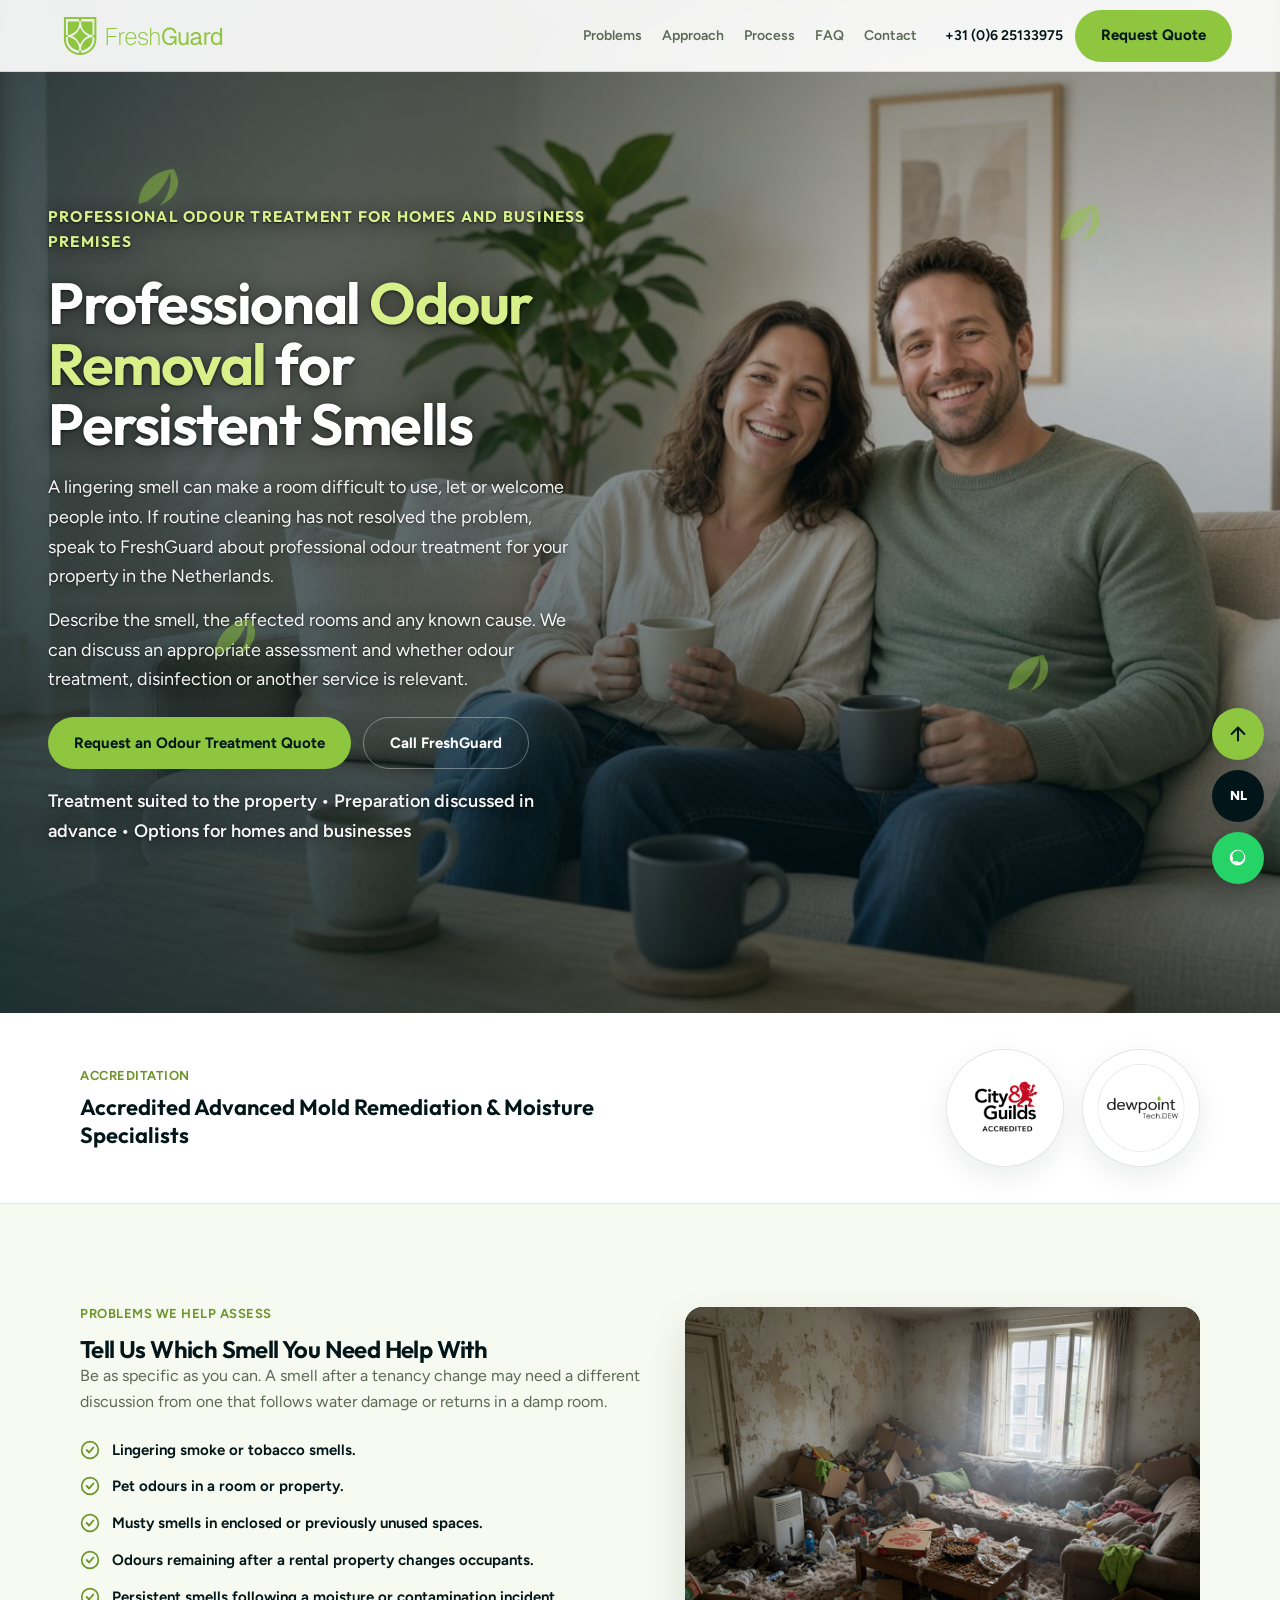
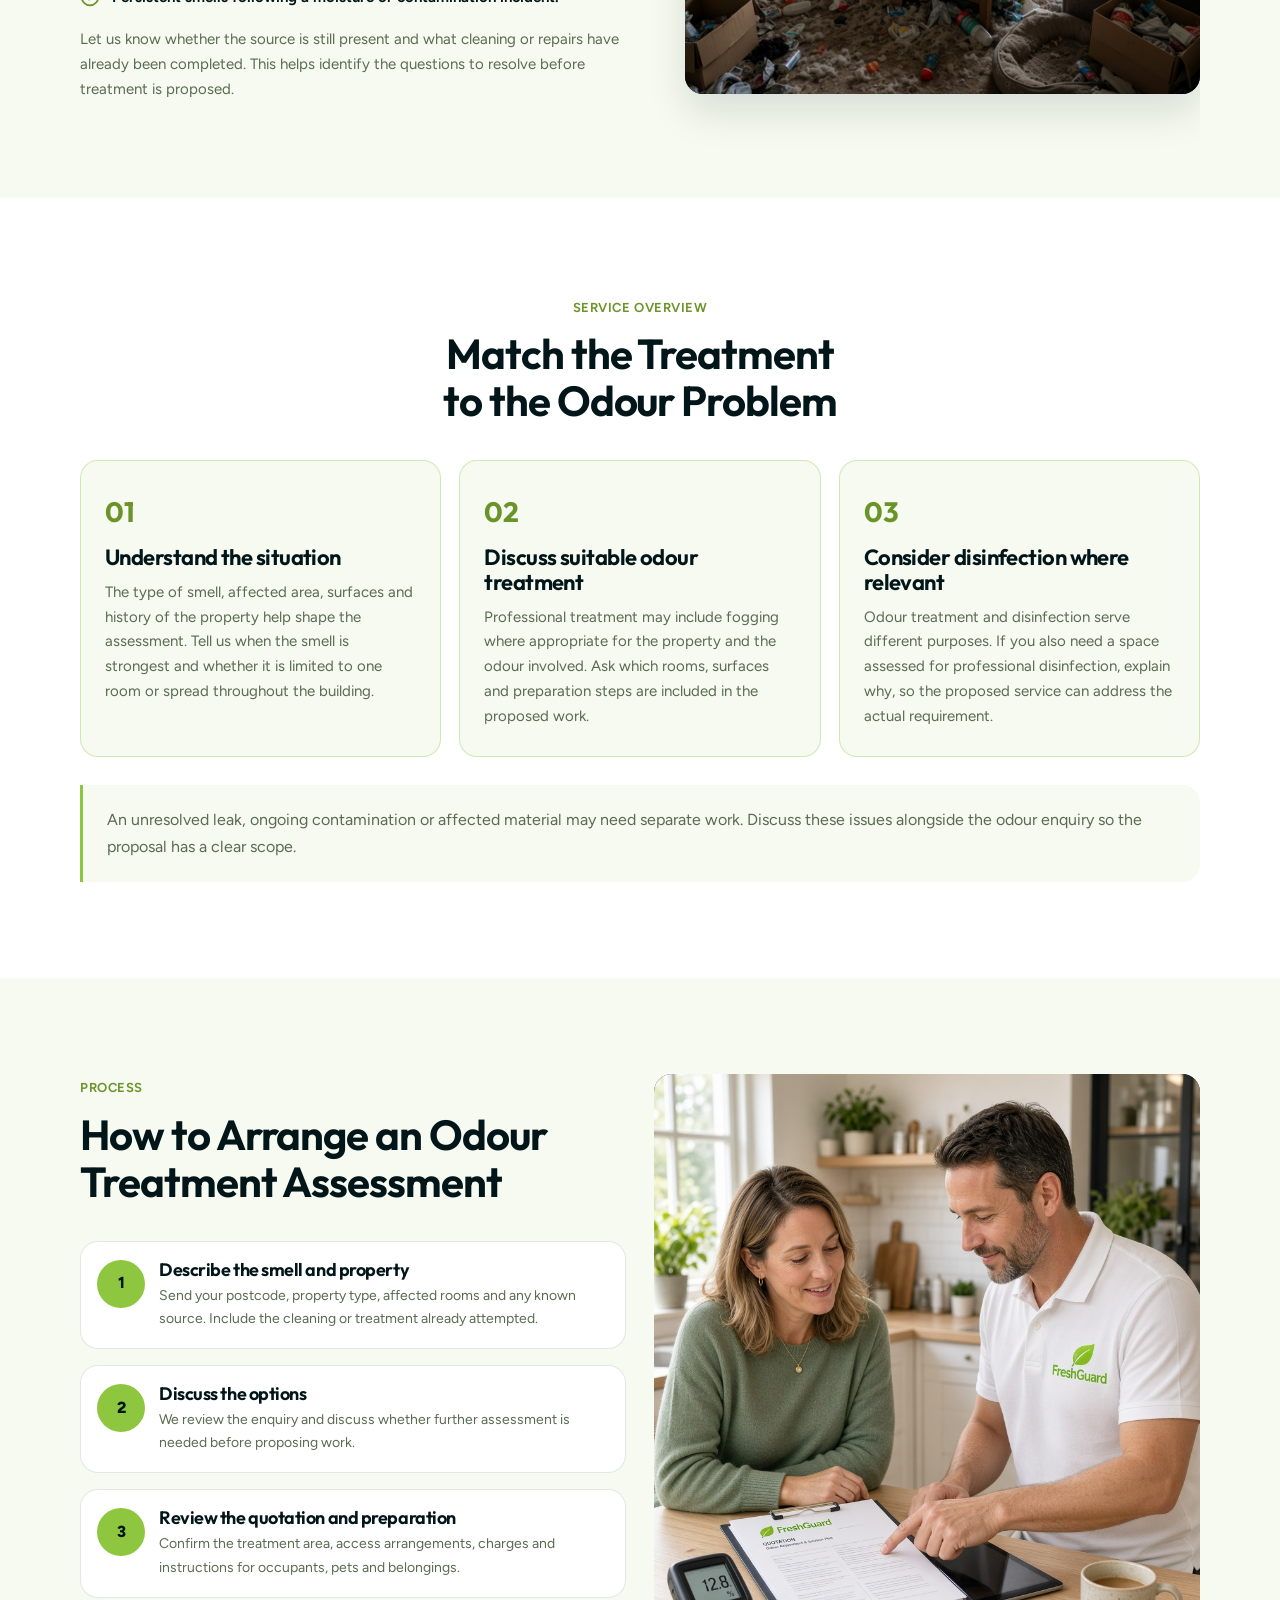
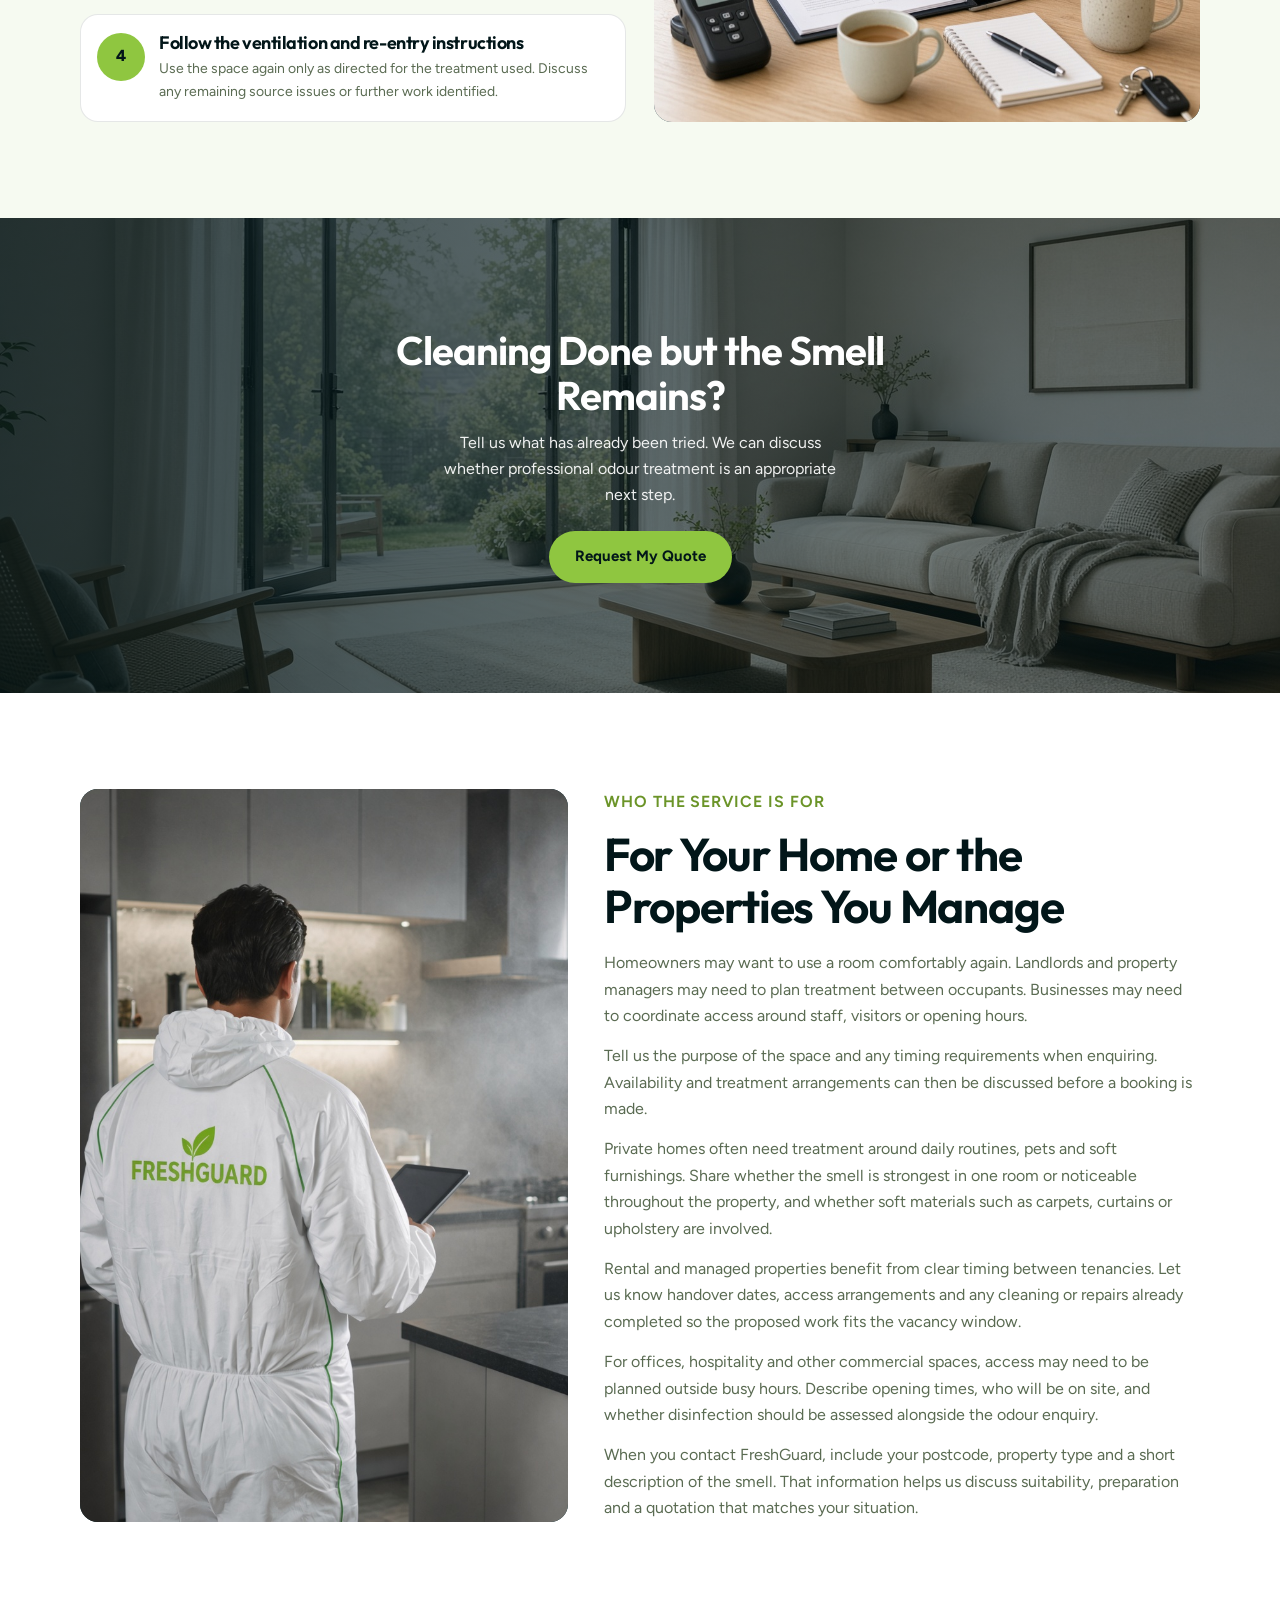
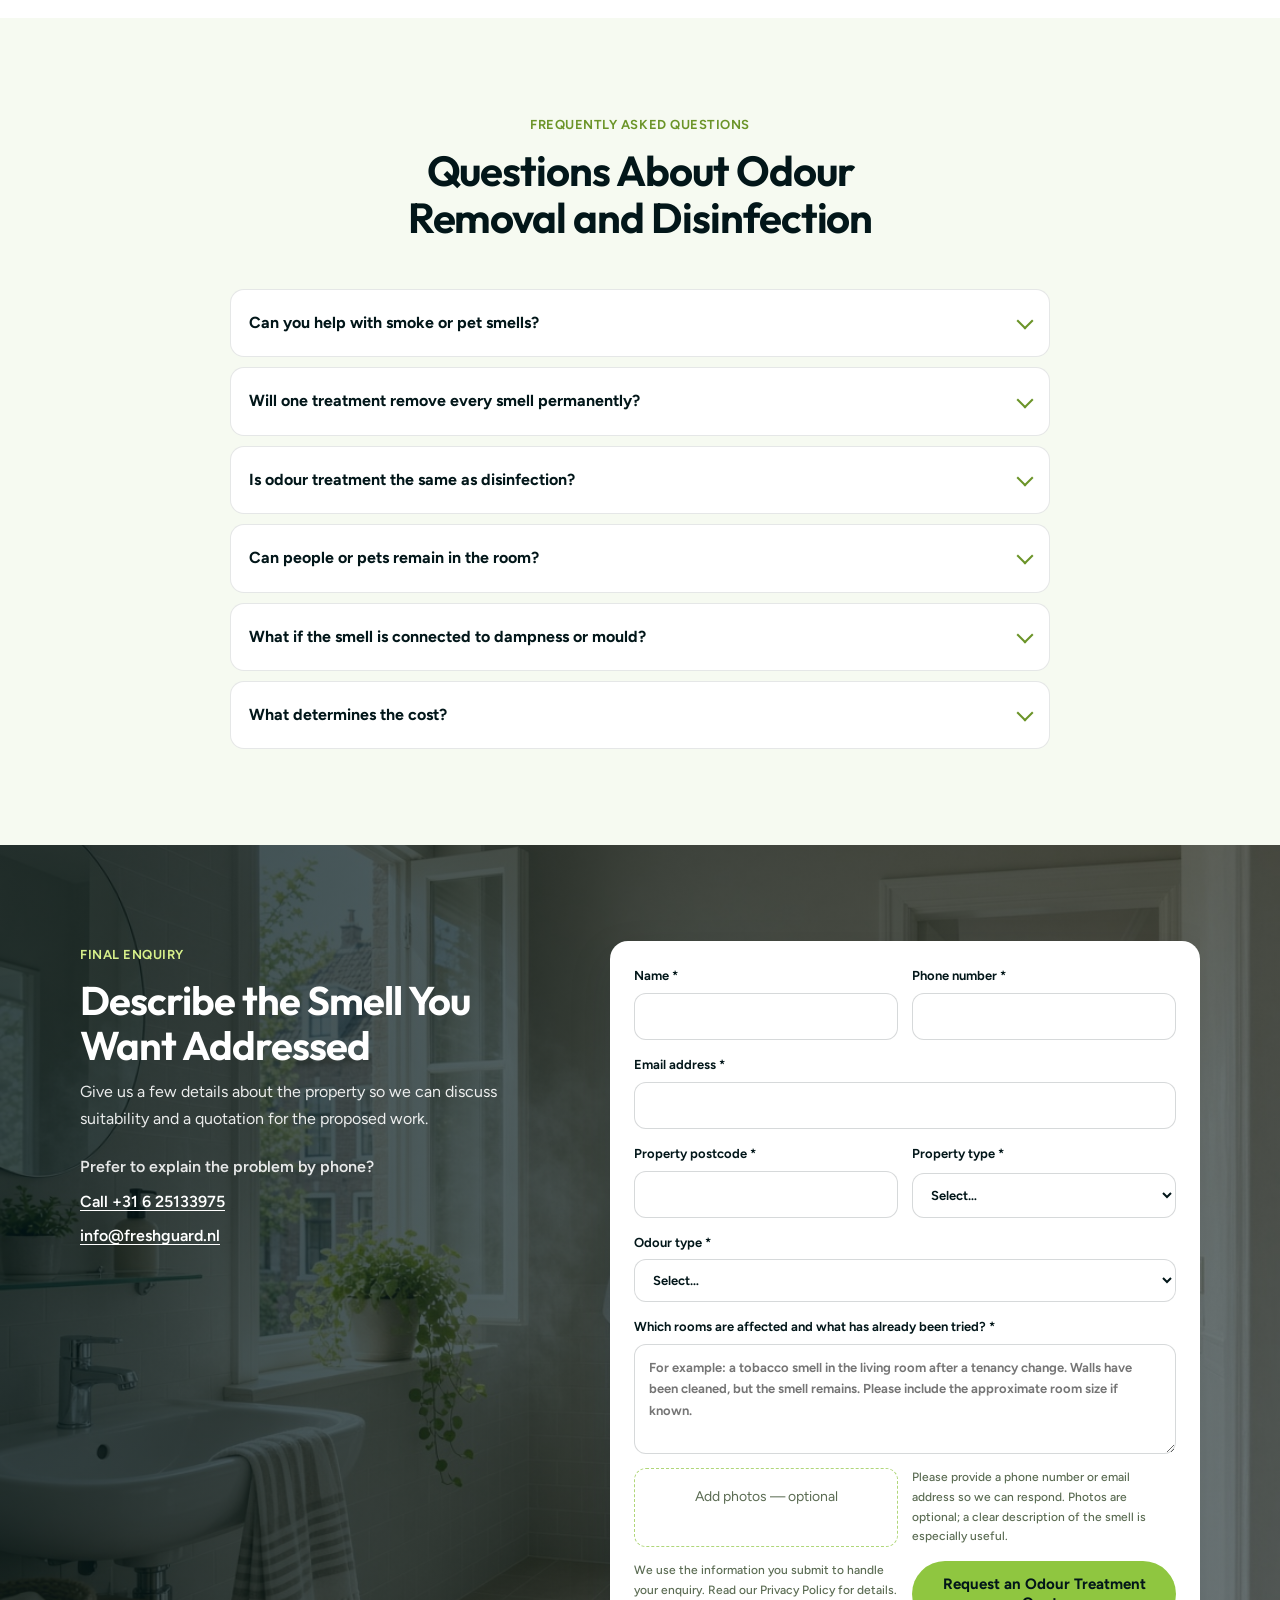
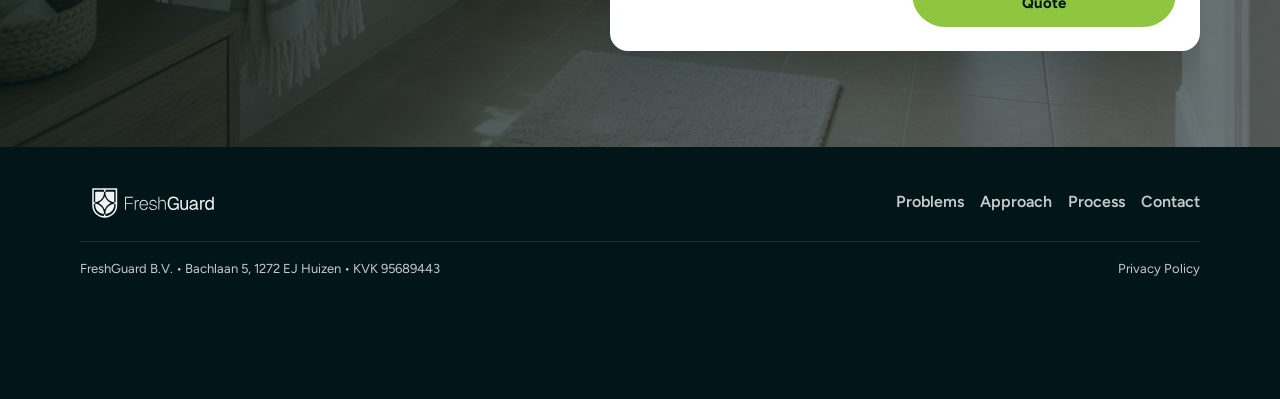
==== odour-removal/index.html @ 5b7f8972 "Add EN/NL odour removal landing page under /odour-removal for same-domain deploy. EOF  Co-authored-b" ====
<!DOCTYPE html>
<html lang="en">
<head>
  <meta charset="UTF-8" />
  <meta name="viewport" content="width=device-width, initial-scale=1.0" />
  <title>FreshGuard — Professional Odour Removal &amp; Disinfection</title>
  <meta name="description" content="Professional odour treatment and disinfection for homes and business premises in the Netherlands. Request a FreshGuard assessment and quote." />
  <link rel="preconnect" href="https://fonts.googleapis.com" />
  <link rel="preconnect" href="https://fonts.gstatic.com" crossorigin />
  <link href="https://fonts.googleapis.com/css2?family=Figtree:wght@400;500;600;700&family=Outfit:wght@500;600;700&display=swap" rel="stylesheet" />
  <style>
    :root {
      --ink: #021619;
      --deep: #062d36;
      --aqua: #8fc640;
      --aqua-strong: #6b9428;
      --fog: #f6faf1;
      --white: #ffffff;
      --muted: #5a6b52;
      --line: rgba(2, 22, 25, 0.1);
      --line-strong: rgba(2, 22, 25, 0.16);
      --radius: 18px;
      --pad: clamp(20px, 4vw, 48px);
      --max: 1120px;
      --wide: 1280px;
      --nav: 72px;
      --ease: cubic-bezier(.22, 1, .36, 1);
      --font: Figtree, system-ui, sans-serif;
      --display: Outfit, Figtree, sans-serif;
    }
    * { box-sizing: border-box; margin: 0; padding: 0; }
    html {
      scroll-behavior: smooth;
      overflow-x: hidden;
      max-width: 100%;
    }
    body {
      font-family: var(--font);
      color: var(--ink);
      background: var(--white);
      font-size: 16px;
      line-height: 1.65;
      -webkit-font-smoothing: antialiased;
      overflow-x: hidden;
      max-width: 100%;
      position: relative;
    }
    img { max-width: 100%; display: block; }
    a { color: inherit; text-decoration: none; }
    button, input, textarea, select { font: inherit; color: inherit; }
    h1, h2, h3 {
      font-family: var(--display);
      font-weight: 650;
      letter-spacing: -0.025em;
      line-height: 1.12;
      color: var(--ink);
    }
    p { color: var(--muted); }
    strong { color: var(--ink); font-weight: 650; }
    .shell { width: min(var(--max), calc(100% - var(--pad) * 2)); margin: 0 auto; }
    .shell-wide { width: min(var(--wide), calc(100% - var(--pad) * 2)); margin: 0 auto; }
    .label {
      display: inline-block;
      font-size: 13px;
      font-weight: 650;
      letter-spacing: 0.04em;
      text-transform: uppercase;
      color: var(--aqua-strong);
      margin-bottom: 12px;
    }
    .section-head { margin-bottom: 36px; max-width: 52ch; }
    .section-head h2 { font-size: clamp(28px, 4vw, 42px); margin-bottom: 12px; }
    .section-head p { font-size: 17px; }

    .nav {
      position: fixed; inset: 0 0 auto; z-index: 50; height: var(--nav);
      display: flex; align-items: center;
      background: rgba(255,255,255,0.92);
      backdrop-filter: blur(14px);
      border-bottom: 1px solid var(--line);
    }
    .nav-row {
      width: min(var(--wide), calc(100% - var(--pad) * 2));
      margin: 0 auto;
      display: flex; align-items: center; gap: 16px;
    }
    .logo img { height: 52px; width: auto; }
    .nav-links {
      display: flex; gap: 20px; margin-left: auto;
      font-size: 14px; font-weight: 600; color: var(--muted);
    }
    .nav-links a:hover { color: var(--ink); }
    .nav-right { display: flex; align-items: center; gap: 12px; margin-left: 12px; }
    .phone { font-size: 14px; font-weight: 650; }
    .menu {
      display: none; width: 42px; height: 42px; border-radius: 999px;
      border: 1px solid var(--line-strong); background: #fff; cursor: pointer;
    }
    .btn {
      display: inline-flex; align-items: center; justify-content: center;
      text-align: center;
      line-height: 1.25;
      min-height: 52px;
      height: auto;
      padding: 14px 26px;
      border-radius: 999px; border: 0;
      font-size: 15px; font-weight: 700; cursor: pointer;
      transition: transform .2s var(--ease), background .2s, color .2s, border-color .2s;
    }
    .btn:hover { transform: translateY(-2px); }
    .btn-aqua { background: var(--aqua); color: var(--ink); }
    .btn-ghost {
      background: transparent; color: #fff;
      border: 1px solid rgba(255,255,255,.35);
    }
    .btn-ghost-dark {
      background: transparent; color: var(--ink);
      border: 1.5px solid var(--line-strong);
    }
    .btn-ink { background: var(--ink); color: #fff; }

    .drawer {
      position: fixed; inset: 0; z-index: 60;
      background: rgba(2,22,25,.96); color: #fff;
      display: none; flex-direction: column; gap: 18px;
      padding: 28px var(--pad);
    }
    .drawer.is-open { display: flex; }
    .drawer a { font-size: 28px; font-weight: 650; }
    .drawer button {
      align-self: flex-end; background: transparent; border: 0; color: #fff;
      font-size: 16px; cursor: pointer; margin-bottom: 20px;
    }

    .hero {
      position: relative; min-height: min(82svh, 760px);
      color: #fff; display: flex; align-items: flex-end; overflow: hidden;
      background: var(--fog);
    }
    .hero-bg {
      position: absolute; inset: 0; width: 100%; height: 100%;
      object-fit: cover; object-position: 62% center;
    }
    .hero-bg-mobile { display: none; }
    .hero::after {
      content: "";
      position: absolute;
      inset: 0;
      pointer-events: none;
      background:
        linear-gradient(
          90deg,
          rgba(2, 22, 25, 0.72) 0%,
          rgba(2, 22, 25, 0.48) 38%,
          rgba(2, 22, 25, 0.22) 68%,
          rgba(2, 22, 25, 0.14) 100%
        ),
        linear-gradient(
          180deg,
          rgba(2, 22, 25, 0.28) 0%,
          transparent 32%,
          rgba(2, 22, 25, 0.55) 100%
        );
    }
    .hero-inner {
      position: relative; z-index: 1;
      width: min(560px, calc(100% - var(--pad) * 2));
      max-width: 52%;
      margin: 0 auto 0 max(var(--pad), calc((100% - var(--wide)) / 2 + var(--pad)));
      padding: calc(var(--nav) + 36px) 0 56px;
      text-align: left;
    }
    .hero .label {
      font-family: var(--display);
      font-size: clamp(14px, 1.2vw, 16px);
      font-weight: 700;
      letter-spacing: 0.08em;
      text-transform: uppercase;
      color: #d7f08a;
      margin-bottom: 18px;
      text-shadow: 0 2px 16px rgba(0,0,0,.55), 0 1px 2px rgba(0,0,0,.7);
    }
    .hero h1 {
      color: #fff;
      font-size: clamp(34px, 5.5vw, 58px);
      max-width: 14ch;
      line-height: 1.05;
      margin: 0 0 18px;
      text-shadow: 0 2px 22px rgba(0,0,0,.5), 0 1px 3px rgba(0,0,0,.65);
    }
    .hero h1 span {
      color: #d7f08a;
      text-shadow: 0 2px 20px rgba(0,0,0,.55), 0 1px 3px rgba(0,0,0,.7);
    }
    .hero p {
      color: rgba(255,255,255,.96);
      font-size: clamp(16px, 1.5vw, 18px);
      max-width: 44ch;
      margin-bottom: 14px;
      text-shadow: 0 1px 14px rgba(0,0,0,.5), 0 1px 2px rgba(0,0,0,.45);
    }
    .hero-actions { display: flex; flex-wrap: wrap; gap: 12px; margin: 22px 0 18px; }
    .hero .btn-aqua {
      background: var(--aqua);
      color: var(--ink);
    }
    .hero .btn-ghost {
      background: transparent;
      color: #fff;
      border: 1px solid rgba(255,255,255,.35);
    }
    .hero-support {
      font-size: 13px;
      font-weight: 600;
      color: rgba(255,255,255,.9);
      max-width: 46ch;
      text-shadow: 0 1px 14px rgba(0,0,0,.45);
    }

    .accredit {
      background: #fff;
      border-bottom: 1px solid var(--line);
      padding: 36px 0;
    }
    .accredit-row {
      display: flex;
      align-items: center;
      justify-content: space-between;
      gap: 28px;
      flex-wrap: wrap;
    }
    .accredit-copy { display: grid; gap: 6px; max-width: 520px; }
    .accredit-copy .label { margin-bottom: 0; }
    .accredit-copy strong {
      font-family: var(--display);
      font-size: clamp(18px, 2vw, 22px);
      color: var(--ink);
      line-height: 1.3;
    }
    .accredit-logos {
      display: flex;
      align-items: center;
      gap: 18px;
      flex-wrap: wrap;
    }
    .accredit-badge {
      width: 118px;
      height: 118px;
      border-radius: 50%;
      background: #fff;
      border: 1px solid var(--line);
      box-shadow: 0 10px 28px rgba(2, 22, 25, 0.08);
      display: grid;
      place-items: center;
      overflow: hidden;
      padding: 14px;
      flex: 0 0 auto;
    }
    .accredit-badge img {
      width: 100%;
      height: 100%;
      object-fit: contain;
      object-position: center;
      display: block;
    }

    section { padding: clamp(56px, 8vw, 96px) 0; scroll-margin-top: calc(var(--nav) + 12px); }
    .problems { background: var(--fog); }
    .problem-grid {
      display: grid; grid-template-columns: 1.05fr 0.95fr; gap: 36px; align-items: center;
    }
    .problem-media {
      border-radius: var(--radius); overflow: hidden;
      aspect-ratio: 4/3; background: var(--deep);
      box-shadow: 0 18px 40px rgba(2,22,25,.12);
    }
    .problem-media img { width: 100%; height: 100%; object-fit: cover; }
    .check-list { list-style: none; display: grid; gap: 12px; margin-top: 22px; }
    .check-list li {
      display: flex; gap: 12px; align-items: flex-start;
      font-weight: 650; color: var(--ink); font-size: 15px;
    }
    .check-list li svg {
      width: 20px; height: 20px; color: var(--aqua-strong); flex: 0 0 auto; margin-top: 2px;
    }
    .note { margin-top: 18px; font-size: 15px; }

    .overview { background: var(--white); }
    .overview .section-head {
      text-align: center;
      margin-left: auto;
      margin-right: auto;
      max-width: min(100%, 36rem);
    }
    .overview .section-head h2 {
      max-width: none;
      font-size: clamp(26px, 4vw, 42px);
    }
    .overview .section-head h2 .line {
      display: block;
      white-space: nowrap;
    }
    .card-grid {
      display: grid; grid-template-columns: repeat(3, 1fr); gap: 18px;
    }
    .info-card {
      background: var(--fog); border: 1px solid rgba(143,198,64,.35);
      border-radius: var(--radius); padding: 28px 24px;
    }
    .info-card .n {
      font-family: var(--display); font-size: 28px; font-weight: 700;
      color: var(--aqua-strong); margin-bottom: 10px;
    }
    .info-card h3 { font-size: 22px; margin-bottom: 10px; }
    .info-card p { font-size: 15px; }
    .overview-aside {
      margin-top: 28px; padding: 22px 24px;
      border-left: 3px solid var(--aqua);
      background: var(--fog); border-radius: 0 var(--radius) var(--radius) 0;
    }

    .process { background: var(--fog); }
    .process-grid {
      display: grid; grid-template-columns: 1fr 1fr; gap: 28px; align-items: stretch;
    }
    .steps { list-style: none; display: grid; gap: 16px; }
    .step {
      display: grid; grid-template-columns: 48px 1fr; gap: 14px;
      background: #fff; border-radius: var(--radius); padding: 18px 18px 18px 16px;
      border: 1px solid var(--line);
    }
    .step .num {
      width: 48px; height: 48px; border-radius: 50%;
      background: var(--aqua); color: var(--ink);
      display: grid; place-items: center; font-weight: 800; font-size: 16px;
    }
    .step h3 { font-size: 18px; margin-bottom: 4px; }
    .step p { font-size: 14px; }
    .process-media {
      position: relative;
      border-radius: var(--radius);
      overflow: hidden;
      background: var(--deep);
      min-height: 0;
      height: 100%;
      align-self: stretch;
    }
    .process-media img {
      position: absolute;
      inset: 0;
      width: 100%;
      height: 100%;
      object-fit: cover;
      display: block;
    }

    .mid-cta {
      position: relative; color: #fff; overflow: hidden;
      padding: clamp(64px, 9vw, 110px) 0;
    }
    .mid-cta-bg {
      position: absolute; inset: 0; width: 100%; height: 100%; object-fit: cover;
    }
    .mid-cta::after {
      content: ""; position: absolute; inset: 0;
      background: linear-gradient(90deg, rgba(2,22,25,.78), rgba(2,22,25,.5));
    }
    .mid-cta .shell {
      position: relative;
      z-index: 1;
      max-width: 640px;
      text-align: center;
      margin-left: auto;
      margin-right: auto;
    }
    .mid-cta h2 { color: #fff; font-size: clamp(28px, 4vw, 40px); margin-bottom: 12px; }
    .mid-cta p {
      color: rgba(255,255,255,.92);
      margin: 0 auto 22px;
      max-width: 42ch;
    }
    .mid-cta .btn { margin-left: auto; margin-right: auto; }

    .audience { background: var(--white); }
    .audience-grid {
      display: grid; grid-template-columns: 0.9fr 1.1fr; gap: 36px; align-items: stretch;
    }
    .audience-media {
      position: relative;
      border-radius: var(--radius);
      overflow: hidden;
      background: var(--deep);
      min-height: 0;
      height: 100%;
      align-self: stretch;
    }
    .audience-media img {
      position: absolute;
      inset: 0;
      width: 100%;
      height: 100%;
      object-fit: cover;
      display: block;
    }
    .audience-copy {
      display: flex;
      flex-direction: column;
      justify-content: center;
    }
    .audience-copy .label {
      font-size: clamp(14px, 1.3vw, 16px);
      letter-spacing: 0.06em;
      margin-bottom: 14px;
    }
    .audience-copy h2 {
      font-size: clamp(32px, 4.4vw, 46px);
      line-height: 1.12;
      margin-bottom: 18px;
      max-width: 16ch;
    }
    .audience-copy p { margin-bottom: 14px; font-size: 16px; }
    .audience-copy p:last-of-type { margin-bottom: 0; }

    .faq { background: var(--fog); }
    .faq .section-head {
      display: flex;
      flex-direction: column;
      align-items: center;
      text-align: center;
      margin-left: auto;
      margin-right: auto;
      margin-bottom: 36px;
      width: 100%;
      max-width: none;
    }
    .faq .section-head .label {
      text-align: center;
    }
    .faq .section-head h2 {
      text-align: center;
      width: auto;
      max-width: 100%;
      margin-left: auto;
      margin-right: auto;
      font-size: clamp(26px, 4vw, 42px);
    }
    .faq .section-head h2 .line {
      display: block;
      text-align: center;
      white-space: nowrap;
    }
    .faq-list {
      display: grid;
      gap: 10px;
      max-width: 820px;
      margin-left: auto;
      margin-right: auto;
      width: 100%;
    }
    details.faq-item {
      background: #fff; border: 1px solid var(--line); border-radius: 14px;
      padding: 4px 18px;
      text-align: left;
    }
    details.faq-item[open] { border-color: rgba(143,198,64,.5); }
    details.faq-item summary {
      cursor: pointer; list-style: none; font-weight: 700; color: var(--ink);
      padding: 16px 0; font-size: 16px;
      display: flex;
      align-items: center;
      justify-content: space-between;
      gap: 16px;
    }
    details.faq-item summary::-webkit-details-marker { display: none; }
    details.faq-item summary::after {
      content: "";
      flex: 0 0 auto;
      width: 10px;
      height: 10px;
      border-right: 2px solid var(--aqua-strong);
      border-bottom: 2px solid var(--aqua-strong);
      transform: rotate(45deg);
      transition: transform .25s var(--ease);
      margin-top: -4px;
    }
    details.faq-item[open] summary::after {
      transform: rotate(225deg);
      margin-top: 4px;
    }
    details.faq-item p { padding: 0 0 16px; font-size: 15px; }

    .contact {
      position: relative; overflow: hidden;
      background: url("assets/fg-odour-disinfect.jpg") center/cover no-repeat;
    }
    .contact::before {
      content: ""; position: absolute; inset: 0;
      background: linear-gradient(90deg, rgba(2,22,25,.78) 0%, rgba(2,22,25,.55) 100%);
    }
    .contact .shell { position: relative; z-index: 1; }
    .contact-grid {
      display: grid; grid-template-columns: 0.9fr 1.1fr; gap: clamp(24px, 5vw, 48px);
    }
    .contact .label { color: #d7f08a; }
    .contact h2 { color: #fff; font-size: clamp(28px, 4vw, 40px); margin-bottom: 12px; }
    .contact .lead { color: rgba(255,255,255,.9); }
    .contact-meta { margin-top: 22px; display: grid; gap: 8px; color: rgba(255,255,255,.88); font-weight: 600; }
    .contact-meta a { color: #fff; text-decoration: underline; text-underline-offset: 3px; }
    .form {
      background: #fff; border-radius: var(--radius); padding: 24px;
      box-shadow: 0 18px 40px rgba(2,22,25,.18);
    }
    form {
      display: grid; grid-template-columns: 1fr 1fr; gap: 14px;
    }
    label { display: grid; gap: 6px; font-size: 13px; font-weight: 650; color: var(--ink); }
    label.full { grid-column: 1 / -1; }
    input, textarea, select {
      width: 100%; border: 1px solid var(--line-strong); border-radius: 12px;
      padding: 12px 14px; background: #fff;
    }
    textarea { min-height: 110px; resize: vertical; }
    .upload {
      border: 1.5px dashed rgba(143,198,64,.7); border-radius: 12px;
      padding: 16px; text-align: center; cursor: pointer; color: var(--muted); font-size: 14px;
    }
    .form-bottom {
      display: flex; flex-wrap: wrap; gap: 12px; align-items: center; justify-content: space-between;
    }
    .fine { font-size: 12px; font-weight: 500; color: var(--muted); }
    #formOk { display: none; color: var(--aqua-strong); font-weight: 700; }
    #formOk.is-visible { display: block; }

    footer {
      background: var(--ink); color: rgba(255,255,255,.78); padding: 36px 0 120px;
    }
    .foot-top {
      display: flex; flex-wrap: wrap; gap: 18px; align-items: center; justify-content: space-between;
      margin-bottom: 18px;
    }
    .foot-links { display: flex; flex-wrap: wrap; gap: 16px; font-weight: 600; }
    .foot-bottom {
      display: flex; flex-wrap: wrap; gap: 12px; justify-content: space-between;
      border-top: 1px solid rgba(255,255,255,.12); padding-top: 16px; font-size: 13px;
    }

    .fabs {
      position: fixed; right: 16px; bottom: 16px; z-index: 40;
      display: flex; flex-direction: column; gap: 10px;
    }
    .fab {
      width: 52px; height: 52px; border-radius: 50%; border: 0;
      display: grid; place-items: center; cursor: pointer;
      box-shadow: 0 10px 28px rgba(2,22,25,.22);
    }
    .fab-top { background: var(--aqua); color: var(--ink); opacity: 0; pointer-events: none; transition: opacity .25s; }
    .fab-top.is-visible { opacity: 1; pointer-events: auto; }
    .fab-lang { background: var(--ink); color: #fff; font-weight: 800; font-size: 13px; }
    .fab-wa { background: #25d366; color: #fff; }
    .fab svg { width: 22px; height: 22px; }
    .mobile-cta {
      display: none; position: fixed; left: 0; right: 0; bottom: 0; z-index: 35;
      background: rgba(255,255,255,.96); border-top: 1px solid var(--line);
      padding: 10px 14px; gap: 8px;
    }
    .mobile-cta .btn {
      flex: 1;
      min-height: 46px;
      height: auto;
      font-size: 13px;
      padding: 10px 12px;
      line-height: 1.25;
      text-align: center;
      white-space: normal;
    }

    :root {
      --fx-ease: cubic-bezier(.22, 1, .36, 1);
      --fx-spring: cubic-bezier(.34, 1.4, .64, 1);
      --fx-dur: .7s;
    }
    .fx {
      opacity: 0;
      transform: translate3d(0, 28px, 0);
      transition:
        opacity var(--fx-dur) var(--fx-ease),
        transform var(--fx-dur) var(--fx-ease);
      transition-delay: calc(var(--d, 0) * 55ms);
      will-change: opacity, transform;
    }
    .fx.fx-left { transform: translate3d(-36px, 0, 0); }
    .fx.fx-right { transform: translate3d(36px, 0, 0); }
    .fx.fx-scale { transform: translate3d(0, 18px, 0) scale(.94); }
    .fx.fx-fade { transform: none; }
    .fx.fx-up { transform: translate3d(0, 32px, 0); }
    .fx.fx-pop { transform: translate3d(0, 12px, 0) scale(.88); }
    .fx.in {
      opacity: 1;
      transform: none;
      will-change: auto;
    }
    .accredit,
    section,
    .hero,
    footer,
    .problem-grid,
    .process-grid,
    .audience-grid,
    .contact-grid {
      max-width: 100%;
      overflow-x: clip;
    }
    .nav {
      transform: translate3d(0, -110%, 0);
      transition: transform .75s var(--fx-ease), background .35s ease, box-shadow .35s ease, border-color .35s ease;
    }
    body.is-ready .nav { transform: none; }
    .nav.is-scrolled { box-shadow: 0 10px 30px rgba(2,22,25,.08); }
    .nav-links a, .phone, .logo {
      transition: transform .25s var(--fx-spring), color .25s ease, opacity .25s ease;
    }
    .nav-links a:hover, .phone:hover, .logo:hover { transform: translateY(-2px); }
    .hero-bg {
      transform: scale(1.12);
      opacity: .7;
      transition: transform 1.6s var(--fx-ease), opacity 1.1s ease;
    }
    body.is-ready .hero-bg {
      transform: scale(1);
      opacity: 1;
    }
    .hero-inner .fx { transition-duration: .85s; }
    .btn {
      transition:
        transform .28s var(--fx-spring),
        background .25s ease,
        color .25s ease,
        border-color .25s ease,
        box-shadow .28s ease,
        filter .25s ease;
    }
    .btn:hover {
      transform: translateY(-3px) scale(1.03);
      box-shadow: 0 12px 28px rgba(2,22,25,.18);
    }
    .btn:active { transform: translateY(0) scale(.97); }
    .btn-aqua:hover { filter: brightness(1.08); }
    .info-card, .step, details.faq-item, .accredit-badge {
      transition: transform .45s var(--fx-ease), box-shadow .45s ease, border-color .35s ease;
    }
    .info-card:hover, .step:hover {
      transform: translateY(-8px);
      box-shadow: 0 18px 40px rgba(2,22,25,.12);
    }
    details.faq-item:hover {
      transform: translateY(-3px);
      box-shadow: 0 12px 28px rgba(2,22,25,.1);
    }
    .accredit-badge:hover {
      transform: translateY(-4px) scale(1.04);
      box-shadow: 0 14px 32px rgba(2,22,25,.12);
    }
    .problem-media img, .process-media img, .audience-media img {
      transition: transform .9s var(--fx-ease);
    }
    .problem-media:hover img, .process-media:hover img, .audience-media:hover img {
      transform: scale(1.05);
    }
    .foot-links a {
      transition: transform .3s var(--fx-spring), color .25s ease;
    }
    .foot-links a:hover { transform: translateY(-2px); color: var(--aqua); }
    .fab {
      transition: transform .28s var(--fx-spring), box-shadow .25s ease, opacity .3s ease, background .25s ease, visibility .3s ease;
    }
    .fab:hover {
      transform: translateY(-3px) scale(1.06);
      box-shadow: 0 14px 32px rgba(2,22,25,.28);
    }
    /* Ambient flyers (leaves) */
    .flyers {
      position: fixed;
      inset: 0;
      z-index: 6;
      pointer-events: none;
      overflow: hidden;
    }
    .flyer {
      position: absolute;
      display: block;
      will-change: transform;
      animation-timing-function: ease-in-out;
      animation-iteration-count: infinite;
    }
    .flyer-leaf {
      width: 56px;
      height: 56px;
      color: var(--aqua);
      opacity: 0.55;
      filter: drop-shadow(0 6px 14px rgba(143,198,64,.35));
    }
    .flyer-leaf svg { width: 100%; height: 100%; display: block; }
    .f1 { left: 10%; top: 18%; animation: flyA 14s infinite; }
    .f2 { left: 82%; top: 22%; animation: flyB 16s infinite; animation-delay: -3s; }
    .f3 { left: 16%; top: 68%; animation: flyC 15s infinite; animation-delay: -6s; }
    .f4 { left: 78%; top: 72%; animation: flyA 13s infinite reverse; animation-delay: -2s; }
    @keyframes flyA {
      0%   { transform: translate3d(0, 0, 0) rotate(0deg) scale(1); }
      25%  { transform: translate3d(50px, -100px, 0) rotate(30deg) scale(1.12); }
      50%  { transform: translate3d(-30px, -170px, 0) rotate(-15deg) scale(.95); }
      75%  { transform: translate3d(70px, -70px, 0) rotate(40deg) scale(1.08); }
      100% { transform: translate3d(0, 0, 0) rotate(0deg) scale(1); }
    }
    @keyframes flyB {
      0%   { transform: translate3d(0, 0, 0) rotate(0deg); }
      33%  { transform: translate3d(-90px, 60px, 0) rotate(-35deg); }
      66%  { transform: translate3d(60px, 130px, 0) rotate(25deg); }
      100% { transform: translate3d(0, 0, 0) rotate(0deg); }
    }
    @keyframes flyC {
      0%   { transform: translate3d(0, 0, 0) rotate(12deg) scale(1); }
      50%  { transform: translate3d(-110px, -90px, 0) rotate(-30deg) scale(1.18); }
      100% { transform: translate3d(0, 0, 0) rotate(12deg) scale(1); }
    }
    @media (max-width: 700px) {
      .flyer-leaf { width: 40px; height: 40px; opacity: .45; }
      .f3, .f4 { display: none; }
    }

    @media (prefers-reduced-motion: reduce) {
      .fx, .nav, .hero-bg { opacity: 1 !important; transform: none !important; transition: none !important; }
      body.is-ready .nav, body.is-ready .hero-bg { transform: none !important; }
      .flyers { display: none !important; }
    }

    /* Desktop wide */
    @media (min-width: 1400px) {
      .hero { min-height: min(78svh, 820px); }
      .hero-bg { object-position: 58% center; }
    }

    /* Laptop */
    @media (max-width: 1199px) {
      .nav-links { gap: 14px; font-size: 13px; }
      .phone { display: none; }
      .hero-inner {
        max-width: min(520px, 58%);
        width: min(520px, calc(100% - var(--pad) * 2));
      }
      .hero-bg { object-position: 55% center; }
      .process-grid { gap: 22px; }
      .audience-grid { gap: 28px; }
      .card-grid { gap: 14px; }
      .info-card { padding: 22px 18px; }
    }

    /* Tablet */
    @media (max-width: 980px) {
      :root { --nav: 64px; --pad: clamp(18px, 4vw, 32px); }
      .nav-links { display: none; }
      .nav-right { margin-left: auto; gap: 10px; }
      .menu { display: inline-flex; align-items: center; justify-content: center; }
      .btn { min-height: 46px; padding: 12px 18px; font-size: 14px; line-height: 1.25; }

      .hero {
        min-height: min(86svh, 720px);
        align-items: flex-end;
      }
      .hero-bg { object-position: 50% 42%; }
      .hero::after {
        background:
          linear-gradient(
            180deg,
            rgba(2, 22, 25, 0.35) 0%,
            rgba(2, 22, 25, 0.28) 40%,
            rgba(2, 22, 25, 0.78) 100%
          ),
          linear-gradient(
            90deg,
            rgba(2, 22, 25, 0.45) 0%,
            rgba(2, 22, 25, 0.2) 55%,
            rgba(2, 22, 25, 0.12) 100%
          );
      }
      .hero-inner {
        margin-left: var(--pad);
        margin-right: auto;
        max-width: min(560px, calc(100% - var(--pad) * 2));
        width: min(560px, calc(100% - var(--pad) * 2));
        padding: calc(var(--nav) + 28px) 0 44px;
      }
      .hero h1 { font-size: clamp(32px, 6.2vw, 48px); max-width: 15ch; }

      .problem-grid,
      .process-grid,
      .audience-grid,
      .contact-grid,
      .card-grid { grid-template-columns: 1fr; gap: 22px; }

      .problem-media {
        order: -1;
        aspect-ratio: 16 / 10;
        max-height: 380px;
      }
      .audience-media {
        position: relative;
        order: -1;
        height: auto;
        aspect-ratio: 16 / 10;
        min-height: 260px;
        max-height: 420px;
      }
      .audience-media img {
        position: absolute;
        inset: 0;
      }
      .process-media {
        position: relative;
        order: -1;
        min-height: 280px;
        height: auto;
        aspect-ratio: 16 / 10;
        max-height: 420px;
      }
      .process-media img {
        position: absolute;
        inset: 0;
      }

      .overview .section-head { max-width: min(100%, 36rem); }
      .overview .section-head h2,
      .faq .section-head h2 {
        font-size: clamp(24px, 4.2vw, 38px);
      }
      .faq .section-head h2 { width: auto; max-width: 100%; }

      .mid-cta { padding: clamp(52px, 8vw, 88px) 0; }
      .mid-cta::after {
        background: linear-gradient(180deg, rgba(2,22,25,.62), rgba(2,22,25,.78));
      }

      .audience-copy h2 { max-width: none; }
      .form { padding: 18px; }
      .drawer a { font-size: clamp(24px, 6.5vw, 36px); }
      section { padding: clamp(48px, 7vw, 80px) 0; }

      .fx.fx-left,
      .fx.fx-right {
        transform: translate3d(0, 24px, 0);
      }
    }

    /* Mobile */
    @media (max-width: 700px) {
      :root { --nav: 60px; --pad: 16px; }
      .logo img { height: 40px; }
      .nav-right .btn { min-height: 40px; padding: 8px 14px; font-size: 12px; line-height: 1.2; }
      .menu { width: 40px; height: 40px; }

      /* Prevent entrance transforms from creating sideways scroll */
      .fx.fx-left,
      .fx.fx-right {
        transform: translate3d(0, 24px, 0);
      }

      .hero { min-height: min(92svh, 780px); }
      .hero-bg-pc { display: none; }
      .hero-bg-mobile {
        display: block;
        object-position: center 28%;
      }
      .hero-bg { object-position: center 28%; }
      .hero::after {
        background:
          linear-gradient(
            180deg,
            rgba(2, 22, 25, 0.42) 0%,
            rgba(2, 22, 25, 0.35) 34%,
            rgba(2, 22, 25, 0.86) 100%
          );
      }
      .hero-inner {
        text-align: center;
        padding: calc(var(--nav) + 20px) 0 32px;
        max-width: min(560px, calc(100% - var(--pad) * 2));
        width: min(560px, calc(100% - var(--pad) * 2));
        margin-left: auto;
        margin-right: auto;
      }
      .hero .label { font-size: 12px; letter-spacing: 0.06em; margin-bottom: 12px; }
      .hero h1 {
        margin-left: auto;
        margin-right: auto;
        max-width: 14ch;
        font-size: clamp(28px, 8.2vw, 40px);
        margin-bottom: 14px;
      }
      .hero p {
        margin-left: auto;
        margin-right: auto;
        font-size: 15px;
        max-width: 36ch;
      }
      .hero-support {
        margin-left: auto;
        margin-right: auto;
        font-size: 12px;
        max-width: 34ch;
      }
      .hero-actions {
        justify-content: center;
        flex-direction: column;
        align-items: stretch;
      }
      .hero-actions .btn {
        width: 100%;
        min-height: 52px;
        height: auto;
        padding: 14px 18px;
        line-height: 1.25;
        text-align: center;
        white-space: normal;
      }

      .accredit { padding: 28px 0; }
      .accredit-row {
        flex-direction: column;
        align-items: center;
        text-align: center;
        gap: 20px;
      }
      .accredit-copy {
        max-width: 100%;
        justify-items: center;
      }
      .accredit-logos {
        justify-content: center;
        width: 100%;
        gap: 14px;
      }
      .accredit-badge { width: 88px; height: 88px; padding: 10px; }

      .section-head,
      .problems .shell > *:not(.problem-grid),
      .audience-copy { text-align: center; }
      .audience-copy h2 { margin-left: auto; margin-right: auto; }
      .overview .section-head h2,
      .faq .section-head h2 {
        font-size: clamp(22px, 5.8vw, 30px);
      }
      .check-list li { text-align: left; }
      .problem-media,
      .process-media,
      .audience-media {
        aspect-ratio: 4 / 3;
        max-height: none;
        min-height: 220px;
      }

      .info-card { padding: 20px 18px; }
      .step { grid-template-columns: 42px 1fr; gap: 12px; padding: 14px; }
      .step .num { width: 42px; height: 42px; font-size: 14px; }

      .mid-cta .shell { width: min(var(--max), calc(100% - var(--pad) * 2)); }
      .mid-cta h2 { font-size: clamp(24px, 7vw, 34px); }
      .mid-cta .btn { width: 100%; max-width: 320px; }

      form { grid-template-columns: 1fr; }
      .contact { padding-bottom: calc(clamp(56px, 8vw, 96px) + 8px); }
      .contact-meta { justify-content: center; }
      .contact-copy { text-align: center; }
      .contact-copy .lead { margin-left: auto; margin-right: auto; }

      .foot-top {
        flex-direction: column;
        align-items: center;
        text-align: center;
        gap: 18px;
      }
      .foot-links {
        justify-content: center;
        flex-wrap: wrap;
      }
      .foot-bottom { text-align: center; }

      .mobile-cta {
        display: flex;
        padding-bottom: max(10px, env(safe-area-inset-bottom));
      }
      footer { padding-bottom: calc(96px + env(safe-area-inset-bottom, 0px)); }
      .fabs {
        bottom: calc(72px + env(safe-area-inset-bottom, 0px));
        right: max(12px, env(safe-area-inset-right));
      }
      .fab { width: 48px; height: 48px; }
    }

    /* Small phones */
    @media (max-width: 400px) {
      .hero { min-height: 100svh; }
      .hero h1 { font-size: clamp(26px, 9vw, 34px); max-width: 12ch; }
      .nav-right .btn { padding: 0 10px; font-size: 11px; }
      .accredit-badge { width: 76px; height: 76px; }
      .faq-item summary { font-size: 15px; padding-right: 28px; }
      .overview .section-head h2,
      .faq .section-head h2 {
        font-size: clamp(18px, 5.5vw, 24px);
      }
    }

    /* Touch: reduce hover transforms that feel sticky */
    @media (hover: none) {
      .info-card:hover, .step:hover, details.faq-item:hover, .accredit-badge:hover {
        transform: none;
        box-shadow: none;
      }
      .problem-media:hover img,
      .process-media:hover img,
      .audience-media:hover img { transform: none; }
    }
  </style>
</head>
<body>
  <div class="flyers" aria-hidden="true">
    <span class="flyer flyer-leaf f1">
      <svg viewBox="0 0 64 64" fill="none" xmlns="http://www.w3.org/2000/svg"><path d="M52 8C28 10 12 28 12 48c12-2 28-14 36-36 2 14-2 28-12 38 18-8 28-24 16-42z" fill="currentColor" opacity=".9"/><path d="M20 46c10-8 20-22 24-34" stroke="currentColor" stroke-width="2" opacity=".45"/></svg>
    </span>
    <span class="flyer flyer-leaf f2">
      <svg viewBox="0 0 64 64" fill="none" xmlns="http://www.w3.org/2000/svg"><path d="M52 8C28 10 12 28 12 48c12-2 28-14 36-36 2 14-2 28-12 38 18-8 28-24 16-42z" fill="currentColor" opacity=".9"/><path d="M20 46c10-8 20-22 24-34" stroke="currentColor" stroke-width="2" opacity=".45"/></svg>
    </span>
    <span class="flyer flyer-leaf f3">
      <svg viewBox="0 0 64 64" fill="none" xmlns="http://www.w3.org/2000/svg"><path d="M52 8C28 10 12 28 12 48c12-2 28-14 36-36 2 14-2 28-12 38 18-8 28-24 16-42z" fill="currentColor" opacity=".9"/><path d="M20 46c10-8 20-22 24-34" stroke="currentColor" stroke-width="2" opacity=".45"/></svg>
    </span>
    <span class="flyer flyer-leaf f4">
      <svg viewBox="0 0 64 64" fill="none" xmlns="http://www.w3.org/2000/svg"><path d="M52 8C28 10 12 28 12 48c12-2 28-14 36-36 2 14-2 28-12 38 18-8 28-24 16-42z" fill="currentColor" opacity=".9"/><path d="M20 46c10-8 20-22 24-34" stroke="currentColor" stroke-width="2" opacity=".45"/></svg>
    </span>
  </div>

  <header class="nav">
    <div class="nav-row">
      <a class="logo" href="#home" aria-label="FreshGuard">
        <img src="assets/freshguard-logo.svg" alt="FreshGuard" width="190" height="52" />
      </a>
      <nav class="nav-links">
        <a href="#problems">Problems</a>
        <a href="#overview">Approach</a>
        <a href="#process">Process</a>
        <a href="#faq">FAQ</a>
        <a href="#contact">Contact</a>
      </nav>
      <div class="nav-right">
        <a class="phone" href="tel:+31625133975">+31 (0)6 25133975</a>
        <a class="btn btn-aqua" href="#contact">Request Quote</a>
        <button class="menu" id="menuBtn" aria-label="Menu">☰</button>
      </div>
    </div>
  </header>

  <div class="drawer" id="drawer">
    <button type="button" id="closeMenu">Close</button>
    <a href="#problems">Problems</a>
    <a href="#overview">Approach</a>
    <a href="#process">Process</a>
    <a href="#faq">FAQ</a>
    <a href="#contact">Contact</a>
  </div>

  <section class="hero" id="home">
    <img class="hero-bg hero-bg-pc" src="assets/fg-odour-hero.jpg?v=8" alt="Homeowners comfortable again in a fresh, odour-free living room" />
    <img class="hero-bg hero-bg-mobile" src="assets/fg-odour-hero-mobile.jpg?v=1" alt="Homeowners comfortable again in a fresh, odour-free living room" />
    <div class="hero-inner">
      <div class="label fx">Professional odour treatment for homes and business premises</div>
      <h1 class="fx" style="--d:1">Professional <span>Odour Removal</span> for Persistent Smells</h1>
      <p class="fx" style="--d:2">A lingering smell can make a room difficult to use, let or welcome people into. If routine cleaning has not resolved the problem, speak to FreshGuard about professional odour treatment for your property in the Netherlands.</p>
      <p class="fx" style="--d:3">Describe the smell, the affected rooms and any known cause. We can discuss an appropriate assessment and whether odour treatment, disinfection or another service is relevant.</p>
      <div class="hero-actions fx" style="--d:4">
        <a class="btn btn-aqua" href="#contact">Request an Odour Treatment Quote</a>
        <a class="btn btn-ghost" href="tel:+31625133975">Call FreshGuard</a>
      </div>
      <p class="hero-support fx" style="--d:5">Treatment suited to the property • Preparation discussed in advance • Options for homes and businesses</p>
    </div>
  </section>

  <div class="accredit">
    <div class="shell accredit-row">
      <div class="accredit-copy fx">
        <div class="label">Accreditation</div>
        <strong>Accredited Advanced Mold Remediation &amp; Moisture Specialists</strong>
      </div>
      <div class="accredit-logos fx" style="--d:1">
        <div class="accredit-badge" title="City &amp; Guilds Accredited">
          <img src="assets/logo-city-guilds.png" alt="City &amp; Guilds Accredited" />
        </div>
        <div class="accredit-badge" title="dewpoint Tech.DEW">
          <img src="assets/logo-dewpoint.png" alt="dewpoint Tech.DEW" />
        </div>
      </div>
    </div>
  </div>

  <section class="problems" id="problems">
    <div class="shell problem-grid">
      <div class="problem-copy">
        <div class="label fx">Problems we help assess</div>
        <h2 class="fx" style="--d:1">Tell Us Which Smell You Need Help With</h2>
        <p class="fx" style="--d:2">Be as specific as you can. A smell after a tenancy change may need a different discussion from one that follows water damage or returns in a damp room.</p>
        <ul class="check-list">
          <li class="fx" style="--d:3"><svg viewBox="0 0 24 24" fill="none" aria-hidden="true"><circle cx="12" cy="12" r="10" stroke="currentColor" stroke-width="2"/><path d="M8 12l3 3 5-6" stroke="currentColor" stroke-width="2.2" stroke-linecap="round" stroke-linejoin="round"/></svg>Lingering smoke or tobacco smells.</li>
          <li class="fx" style="--d:4"><svg viewBox="0 0 24 24" fill="none" aria-hidden="true"><circle cx="12" cy="12" r="10" stroke="currentColor" stroke-width="2"/><path d="M8 12l3 3 5-6" stroke="currentColor" stroke-width="2.2" stroke-linecap="round" stroke-linejoin="round"/></svg>Pet odours in a room or property.</li>
          <li class="fx" style="--d:5"><svg viewBox="0 0 24 24" fill="none" aria-hidden="true"><circle cx="12" cy="12" r="10" stroke="currentColor" stroke-width="2"/><path d="M8 12l3 3 5-6" stroke="currentColor" stroke-width="2.2" stroke-linecap="round" stroke-linejoin="round"/></svg>Musty smells in enclosed or previously unused spaces.</li>
          <li class="fx" style="--d:6"><svg viewBox="0 0 24 24" fill="none" aria-hidden="true"><circle cx="12" cy="12" r="10" stroke="currentColor" stroke-width="2"/><path d="M8 12l3 3 5-6" stroke="currentColor" stroke-width="2.2" stroke-linecap="round" stroke-linejoin="round"/></svg>Odours remaining after a rental property changes occupants.</li>
          <li class="fx" style="--d:7"><svg viewBox="0 0 24 24" fill="none" aria-hidden="true"><circle cx="12" cy="12" r="10" stroke="currentColor" stroke-width="2"/><path d="M8 12l3 3 5-6" stroke="currentColor" stroke-width="2.2" stroke-linecap="round" stroke-linejoin="round"/></svg>Persistent smells following a moisture or contamination incident.</li>
        </ul>
        <p class="note fx" style="--d:8">Let us know whether the source is still present and what cleaning or repairs have already been completed. This helps identify the questions to resolve before treatment is proposed.</p>
      </div>
      <div class="problem-media fx" style="--d:2">
        <img src="assets/fg-odour-problems.jpg?v=2" alt="Cluttered rental living room with smoke and pet odour signs after tenants left" />
      </div>
    </div>
  </section>

  <section class="overview" id="overview">
    <div class="shell">
      <div class="section-head">
        <div class="label fx">Service overview</div>
        <h2 class="fx" style="--d:1"><span class="line">Match the Treatment</span><span class="line">to the Odour Problem</span></h2>
      </div>
      <div class="card-grid">
        <article class="info-card fx">
          <div class="n">01</div>
          <h3>Understand the situation</h3>
          <p>The type of smell, affected area, surfaces and history of the property help shape the assessment. Tell us when the smell is strongest and whether it is limited to one room or spread throughout the building.</p>
        </article>
        <article class="info-card fx" style="--d:1">
          <div class="n">02</div>
          <h3>Discuss suitable odour treatment</h3>
          <p>Professional treatment may include fogging where appropriate for the property and the odour involved. Ask which rooms, surfaces and preparation steps are included in the proposed work.</p>
        </article>
        <article class="info-card fx" style="--d:2">
          <div class="n">03</div>
          <h3>Consider disinfection where relevant</h3>
          <p>Odour treatment and disinfection serve different purposes. If you also need a space assessed for professional disinfection, explain why, so the proposed service can address the actual requirement.</p>
        </article>
      </div>
      <div class="overview-aside fx" style="--d:3">
        <p>An unresolved leak, ongoing contamination or affected material may need separate work. Discuss these issues alongside the odour enquiry so the proposal has a clear scope.</p>
      </div>
    </div>
  </section>

  <section class="process" id="process">
    <div class="shell process-grid">
      <div>
        <div class="section-head">
          <div class="label fx">Process</div>
          <h2 class="fx" style="--d:1">How to Arrange an Odour Treatment Assessment</h2>
        </div>
        <ol class="steps">
          <li class="step fx" style="--d:2">
            <div class="num">1</div>
            <div>
              <h3>Describe the smell and property</h3>
              <p>Send your postcode, property type, affected rooms and any known source. Include the cleaning or treatment already attempted.</p>
            </div>
          </li>
          <li class="step fx" style="--d:3">
            <div class="num">2</div>
            <div>
              <h3>Discuss the options</h3>
              <p>We review the enquiry and discuss whether further assessment is needed before proposing work.</p>
            </div>
          </li>
          <li class="step fx" style="--d:4">
            <div class="num">3</div>
            <div>
              <h3>Review the quotation and preparation</h3>
              <p>Confirm the treatment area, access arrangements, charges and instructions for occupants, pets and belongings.</p>
            </div>
          </li>
          <li class="step fx" style="--d:5">
            <div class="num">4</div>
            <div>
              <h3>Follow the ventilation and re-entry instructions</h3>
              <p>Use the space again only as directed for the treatment used. Discuss any remaining source issues or further work identified.</p>
            </div>
          </li>
        </ol>
      </div>
      <div class="process-media fx" style="--d:2">
        <img src="assets/fg-odour-process.jpg?v=2" alt="FreshGuard advisor reviewing an odour treatment assessment and quotation with a homeowner" />
      </div>
    </div>
  </section>

  <section class="mid-cta" id="cta">
    <img class="mid-cta-bg" src="assets/fg-odour-cta.jpg" alt="" aria-hidden="true" />
    <div class="shell">
      <h2 class="fx">Cleaning Done but the Smell Remains?</h2>
      <p class="fx" style="--d:1">Tell us what has already been tried. We can discuss whether professional odour treatment is an appropriate next step.</p>
      <a class="btn btn-aqua fx" style="--d:2" href="#contact">Request My Quote</a>
    </div>
  </section>

  <section class="audience" id="audience">
    <div class="shell audience-grid">
      <div class="audience-media fx">
        <img src="assets/fg-odour-audience.jpg?v=2" alt="FreshGuard specialist assessing an indoor space for odour treatment" />
      </div>
      <div class="audience-copy">
        <div class="label fx">Who the service is for</div>
        <h2 class="fx" style="--d:1">For Your Home or the Properties You Manage</h2>
        <p class="fx" style="--d:2">Homeowners may want to use a room comfortably again. Landlords and property managers may need to plan treatment between occupants. Businesses may need to coordinate access around staff, visitors or opening hours.</p>
        <p class="fx" style="--d:3">Tell us the purpose of the space and any timing requirements when enquiring. Availability and treatment arrangements can then be discussed before a booking is made.</p>
        <p class="fx" style="--d:4">Private homes often need treatment around daily routines, pets and soft furnishings. Share whether the smell is strongest in one room or noticeable throughout the property, and whether soft materials such as carpets, curtains or upholstery are involved.</p>
        <p class="fx" style="--d:5">Rental and managed properties benefit from clear timing between tenancies. Let us know handover dates, access arrangements and any cleaning or repairs already completed so the proposed work fits the vacancy window.</p>
        <p class="fx" style="--d:6">For offices, hospitality and other commercial spaces, access may need to be planned outside busy hours. Describe opening times, who will be on site, and whether disinfection should be assessed alongside the odour enquiry.</p>
        <p class="fx" style="--d:7">When you contact FreshGuard, include your postcode, property type and a short description of the smell. That information helps us discuss suitability, preparation and a quotation that matches your situation.</p>
      </div>
    </div>
  </section>

  <section class="faq" id="faq">
    <div class="shell">
      <div class="section-head">
        <div class="label fx">Frequently asked questions</div>
        <h2 class="fx" style="--d:1"><span class="line">Questions About Odour</span><span class="line">Removal and Disinfection</span></h2>
      </div>
      <div class="faq-list">
        <details class="faq-item fx">
          <summary>Can you help with smoke or pet smells?</summary>
          <p>Describe the type of smell, affected rooms and materials. These details help establish whether the proposed treatment is suitable and what additional preparation may be needed.</p>
        </details>
        <details class="faq-item fx" style="--d:1">
          <summary>Will one treatment remove every smell permanently?</summary>
          <p>Results depend on the source, materials, severity and whether the cause has been addressed. Ask what outcome is realistic for your property and whether further work on the source is needed.</p>
        </details>
        <details class="faq-item fx" style="--d:2">
          <summary>Is odour treatment the same as disinfection?</summary>
          <p>No. An odour enquiry and a disinfection requirement should be assessed separately, even if they concern the same space. Explain your goal so the proposed work matches it.</p>
        </details>
        <details class="faq-item fx" style="--d:3">
          <summary>Can people or pets remain in the room?</summary>
          <p>Access restrictions depend on the treatment used. Follow the specific preparation, ventilation and re-entry instructions provided for the work. Do not assume a treated room is immediately ready for use.</p>
        </details>
        <details class="faq-item fx" style="--d:4">
          <summary>What if the smell is connected to dampness or mould?</summary>
          <p>Mention this in your enquiry. Moisture investigation or mould treatment may need to be considered alongside odour work, especially if the underlying problem remains unresolved.</p>
        </details>
        <details class="faq-item fx" style="--d:5">
          <summary>What determines the cost?</summary>
          <p>The affected space, odour source, materials, access and proposed treatment influence the quotation. Describe the situation to request a price for your property rather than relying on a generic room rate.</p>
        </details>
      </div>
    </div>
  </section>

  <section class="contact" id="contact">
    <div class="shell contact-grid">
      <div class="contact-copy">
        <div class="label fx">Final enquiry</div>
        <h2 class="fx" style="--d:1">Describe the Smell You Want Addressed</h2>
        <p class="lead fx" style="--d:2">Give us a few details about the property so we can discuss suitability and a quotation for the proposed work.</p>
        <div class="contact-meta fx" style="--d:3">
          <span>Prefer to explain the problem by phone?</span>
          <a href="tel:+31625133975">Call +31 6 25133975</a>
          <a href="mailto:info@freshguard.nl">info@freshguard.nl</a>
        </div>
      </div>
      <div class="form fx" style="--d:2">
        <form id="odourForm">
          <label>Name *<input name="name" required /></label>
          <label>Phone number *<input type="tel" name="phone" required /></label>
          <label class="full">Email address *<input type="email" name="email" required /></label>
          <label>Property postcode *<input name="postcode" required /></label>
          <label>Property type *
            <select name="propertyType" required>
              <option value="">Select…</option>
              <option>Home</option>
              <option>Rental property</option>
              <option>Business premises</option>
              <option>Other</option>
            </select>
          </label>
          <label class="full">Odour type *
            <select name="odourType" required>
              <option value="">Select…</option>
              <option>Smoke</option>
              <option>Pets</option>
              <option>Musty smell</option>
              <option>Other</option>
              <option>Not sure</option>
            </select>
          </label>
          <label class="full">Which rooms are affected and what has already been tried? *
            <textarea name="message" required placeholder="For example: a tobacco smell in the living room after a tenancy change. Walls have been cleaned, but the smell remains. Please include the approximate room size if known."></textarea>
          </label>
          <div class="upload full" id="uploadBox">
            Add photos — optional
            <input type="file" id="photos" accept="image/*" multiple hidden />
            <div id="fileList" class="fine" style="margin-top:8px"></div>
          </div>
          <p class="fine full">Please provide a phone number or email address so we can respond. Photos are optional; a clear description of the smell is especially useful.</p>
          <p class="fine full">We use the information you submit to handle your enquiry. Read our Privacy Policy for details.</p>
          <div class="form-bottom full">
            <button class="btn btn-aqua" type="submit">Request an Odour Treatment Quote</button>
          </div>
          <p id="formOk" class="full">Thank you. Your odour treatment enquiry has been received. FreshGuard will contact you to discuss the property and next steps.</p>
        </form>
      </div>
    </div>
  </section>

  <footer>
    <div class="shell">
      <div class="foot-top">
        <a class="logo" href="#home" aria-label="FreshGuard">
          <img src="assets/freshguard-logo.svg" alt="FreshGuard" width="150" height="40" style="height:40px;filter:brightness(0) invert(1);opacity:.95" />
        </a>
        <div class="foot-links">
          <a href="#problems">Problems</a>
          <a href="#overview">Approach</a>
          <a href="#process">Process</a>
          <a href="#contact">Contact</a>
        </div>
      </div>
      <div class="foot-bottom">
        <span>FreshGuard B.V. • Bachlaan 5, 1272 EJ Huizen • KVK 95689443</span>
        <span>Privacy Policy</span>
      </div>
    </div>
  </footer>

  <div class="mobile-cta" aria-label="Quick contact">
    <a class="btn btn-ink" href="tel:+31625133975">Call FreshGuard</a>
    <a class="btn btn-aqua" href="#contact">Request a Quote</a>
  </div>

  <div class="fabs" aria-label="Quick actions">
    <button type="button" class="fab fab-top" id="backTop" aria-label="Back to top">
      <svg viewBox="0 0 24 24" fill="none" aria-hidden="true"><path d="M12 5v14M5 12l7-7 7 7" stroke="currentColor" stroke-width="2.2" stroke-linecap="round" stroke-linejoin="round"/></svg>
    </button>
    <button type="button" class="fab fab-lang" id="langToggle" aria-label="Pagina in het Nederlands" title="Nederlands">
      <span class="fab-lang-code" aria-hidden="true">NL</span>
    </button>
    <a class="fab fab-wa" href="https://api.whatsapp.com/send/?phone=31625133975&text=Odour%20treatment%20enquiry&type=phone_number&app_absent=0" target="_blank" rel="noopener noreferrer" aria-label="Chat on WhatsApp">
      <svg viewBox="0 0 24 24" fill="currentColor" aria-hidden="true"><path d="M20 11.5A8.5 8.5 0 1111.2 3.1a8.4 8.4 0 018.8 8.4zm-8.5 4.3l.2-.1c1.5.8 2.8.8 2.8.8A6.5 6.5 0 105.8 9.3c0 1.2.3 2.3.9 3.3l-.9 3.3 3.4-.9a6.4 6.4 0 002.3.4z"/></svg>
    </a>
  </div>

  <script src="assets/js/i18n.js"></script>
  <script>
    (function () {
      var menuBtn = document.getElementById('menuBtn');
      var drawer = document.getElementById('drawer');
      var closeMenu = document.getElementById('closeMenu');
      var backTop = document.getElementById('backTop');
      var nav = document.querySelector('.nav');

      function closeDrawer() { if (drawer) drawer.classList.remove('is-open'); }
      if (menuBtn && drawer) menuBtn.addEventListener('click', function () { drawer.classList.add('is-open'); });
      if (closeMenu) closeMenu.addEventListener('click', closeDrawer);
      if (drawer) drawer.querySelectorAll('a').forEach(function (a) { a.addEventListener('click', closeDrawer); });

      function onScroll() {
        if (nav) {
          if (window.scrollY > 20) nav.classList.add('is-scrolled');
          else nav.classList.remove('is-scrolled');
        }
        if (backTop) {
          if (window.scrollY > 280) backTop.classList.add('is-visible');
          else backTop.classList.remove('is-visible');
        }
      }
      window.addEventListener('scroll', onScroll, { passive: true });
      onScroll();
      if (backTop) backTop.addEventListener('click', function () { window.scrollTo({ top: 0, behavior: 'smooth' }); });

      var uploadBox = document.getElementById('uploadBox');
      var photos = document.getElementById('photos');
      var fileList = document.getElementById('fileList');
      if (uploadBox && photos) {
        uploadBox.addEventListener('click', function () { photos.click(); });
        photos.addEventListener('change', function () {
          if (!fileList) return;
          var names = Array.prototype.map.call(photos.files || [], function (f) { return f.name; });
          fileList.textContent = names.join(', ');
        });
      }

      var form = document.getElementById('odourForm');
      var formOk = document.getElementById('formOk');
      if (form) {
        form.addEventListener('submit', function (e) {
          e.preventDefault();
          if (formOk) formOk.classList.add('is-visible');
          form.reset();
          if (fileList) fileList.textContent = '';
        });
      }

      var reduce = window.matchMedia('(prefers-reduced-motion: reduce)').matches;

      function mark(el, cls, d) {
        if (!el) return;
        el.classList.add('fx');
        if (cls) el.classList.add(cls);
        if (d != null) el.style.setProperty('--d', String(d));
      }
      function stagger(root, sel, cls, base) {
        if (!root) return;
        root.querySelectorAll(sel).forEach(function (el, i) {
          mark(el, cls, (base || 0) + i);
        });
      }

      function wireMotion() {
        var heroInner = document.querySelector('.hero-inner');
        if (heroInner) {
          Array.prototype.forEach.call(heroInner.children, function (el, i) {
            mark(el, i === 0 ? 'fx-fade' : (i < 3 ? 'fx-up' : 'fx-pop'), i);
          });
        }

        stagger(document.querySelector('.accredit-row'), ':scope > *', 'fx-up', 0);

        mark(document.querySelector('.problem-media'), 'fx-right', 0);
        stagger(document.querySelector('.problem-copy'), ':scope > *', 'fx-left', 0);
        stagger(document.querySelector('.check-list'), 'li', 'fx-up', 2);

        stagger(document.querySelector('.overview .section-head'), ':scope > *', 'fx-up', 0);
        stagger(document.querySelector('.card-grid'), '.info-card', 'fx-scale', 1);
        mark(document.querySelector('.overview-aside'), 'fx-up', 4);

        stagger(document.querySelector('.process .section-head'), ':scope > *', 'fx-up', 0);
        stagger(document.querySelector('.steps'), '.step', 'fx-up', 1);
        mark(document.querySelector('.process-media'), 'fx-right', 2);

        stagger(document.querySelector('.mid-cta .shell'), ':scope > *', 'fx-up', 0);

        mark(document.querySelector('.audience-media'), 'fx-left', 0);
        stagger(document.querySelector('.audience-copy'), ':scope > *', 'fx-right', 1);

        stagger(document.querySelector('.faq .section-head'), ':scope > *', 'fx-up', 0);
        stagger(document.querySelector('.faq-list'), '.faq-item', 'fx-scale', 1);

        stagger(document.querySelector('.contact-copy'), ':scope > *', 'fx-left', 0);
        mark(document.querySelector('.form'), 'fx-right', 1);
        stagger(document.querySelector('#odourForm'), 'label, .upload, .form-bottom, .fine', 'fx-up', 2);

        stagger(document.querySelector('.foot-top'), ':scope > *', 'fx-up', 0);
        stagger(document.querySelector('.foot-links'), 'a', 'fx-pop', 1);

        if (reduce) {
          document.querySelectorAll('.fx').forEach(function (el) { el.classList.add('in'); });
          document.body.classList.add('is-ready');
          return;
        }

        requestAnimationFrame(function () { document.body.classList.add('is-ready'); });

        var io = new IntersectionObserver(function (entries) {
          entries.forEach(function (entry) {
            if (!entry.isIntersecting) return;
            entry.target.classList.add('in');
            io.unobserve(entry.target);
          });
        }, { threshold: 0.08, rootMargin: '0px 0px 12% 0px' });

        document.querySelectorAll('.fx').forEach(function (el) {
          if (el.getBoundingClientRect().top < innerHeight * 0.92) el.classList.add('in');
          else io.observe(el);
        });

        if (window.matchMedia('(hover: hover) and (pointer: fine)').matches) {
          document.querySelectorAll('.btn').forEach(function (btn) {
            btn.addEventListener('pointermove', function (e) {
              var r = btn.getBoundingClientRect();
              var x = (e.clientX - r.left) / r.width - 0.5;
              var y = (e.clientY - r.top) / r.height - 0.5;
              btn.style.transform = 'translate3d(' + (x * 8) + 'px,' + (y * 6 - 2) + 'px,0) scale(1.03)';
            });
            btn.addEventListener('pointerleave', function () {
              btn.style.transform = '';
            });
          });
        }
      }

      if (document.readyState === 'loading') document.addEventListener('DOMContentLoaded', wireMotion);
      else wireMotion();
    })();
  </script>
</body>
</html>
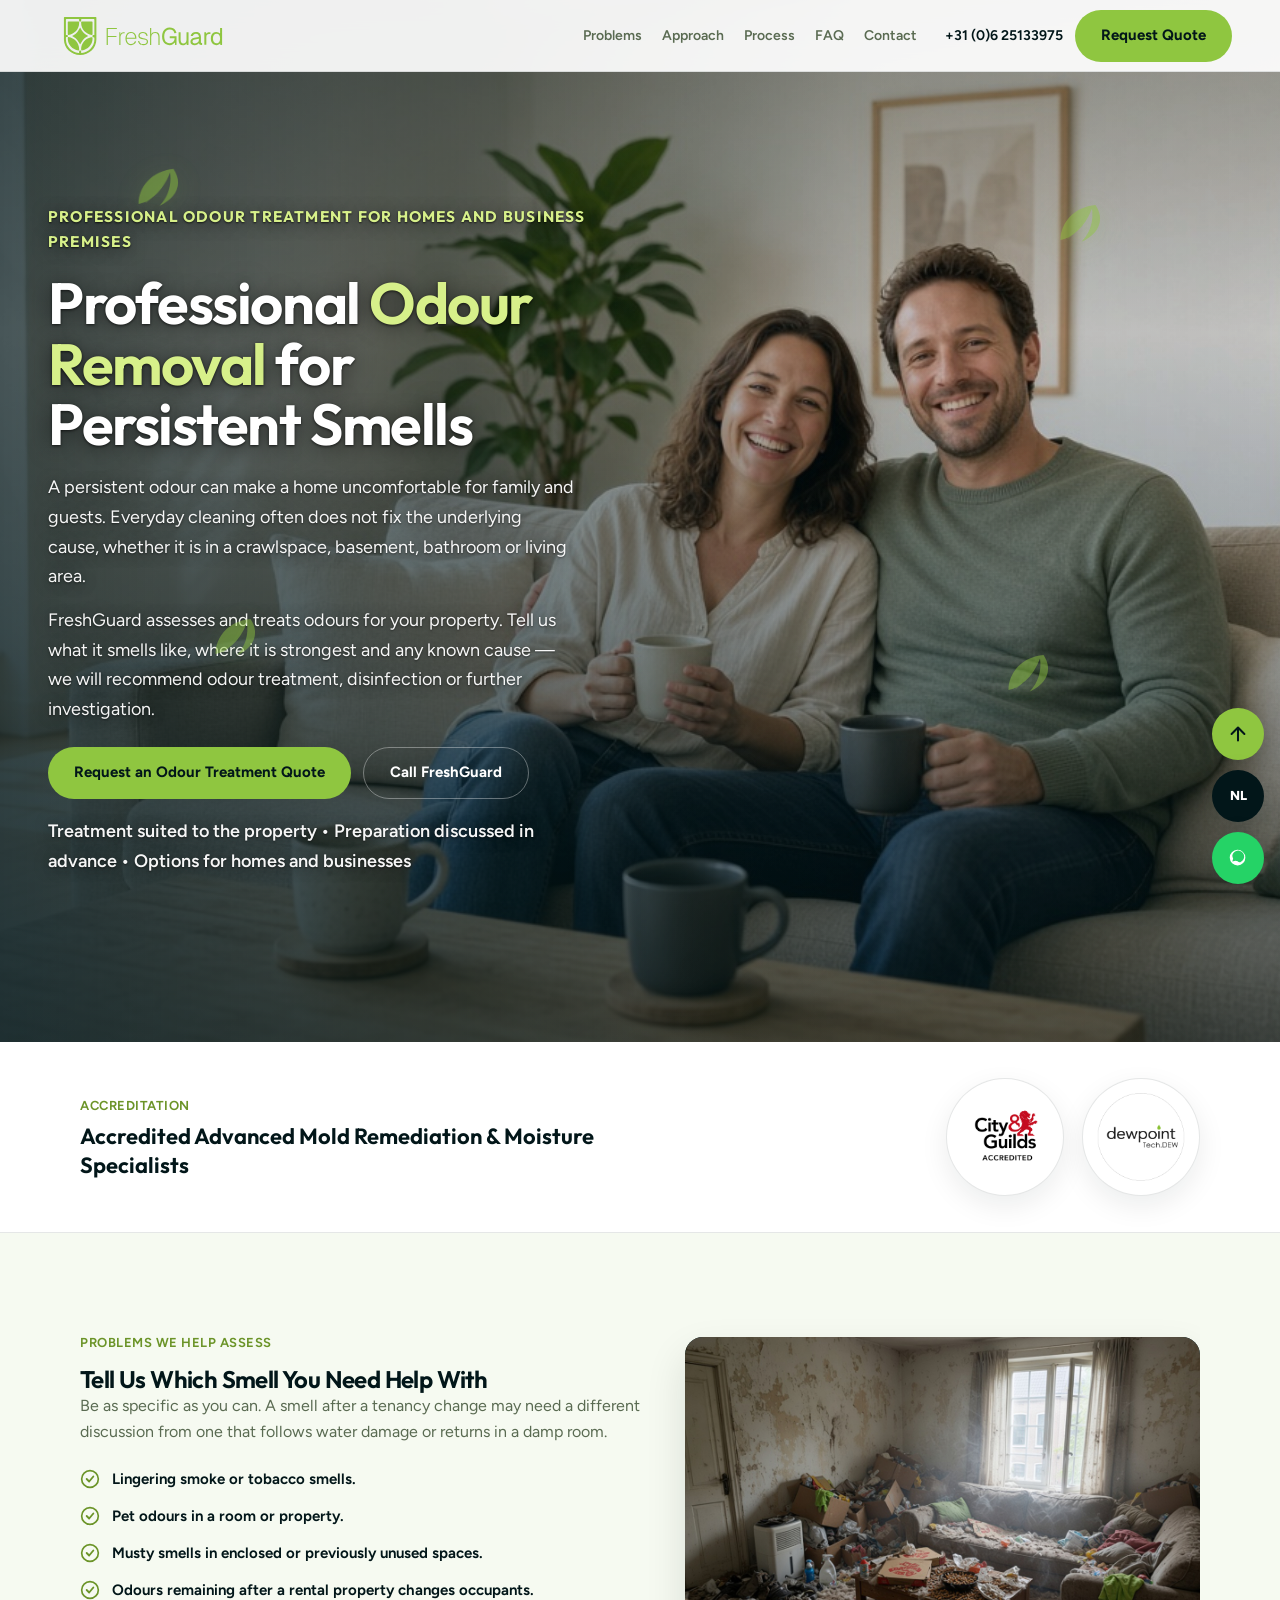
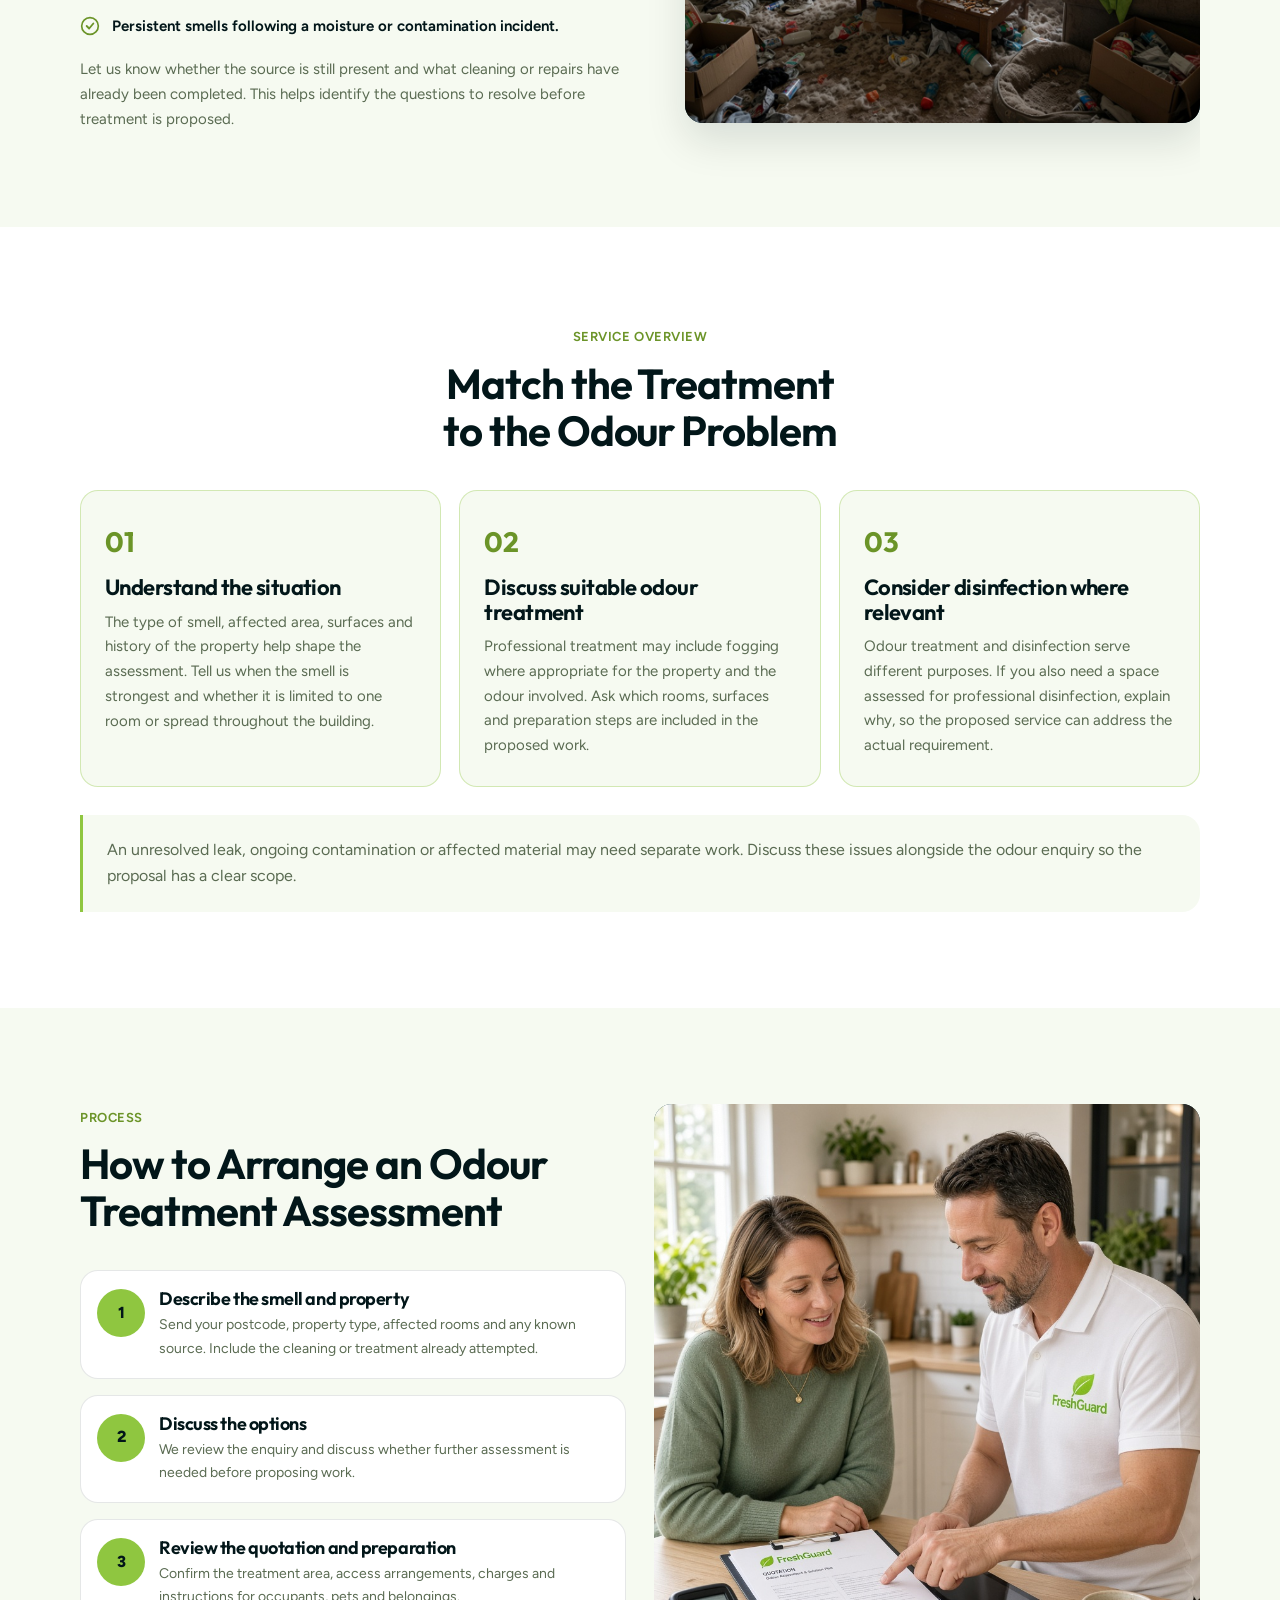
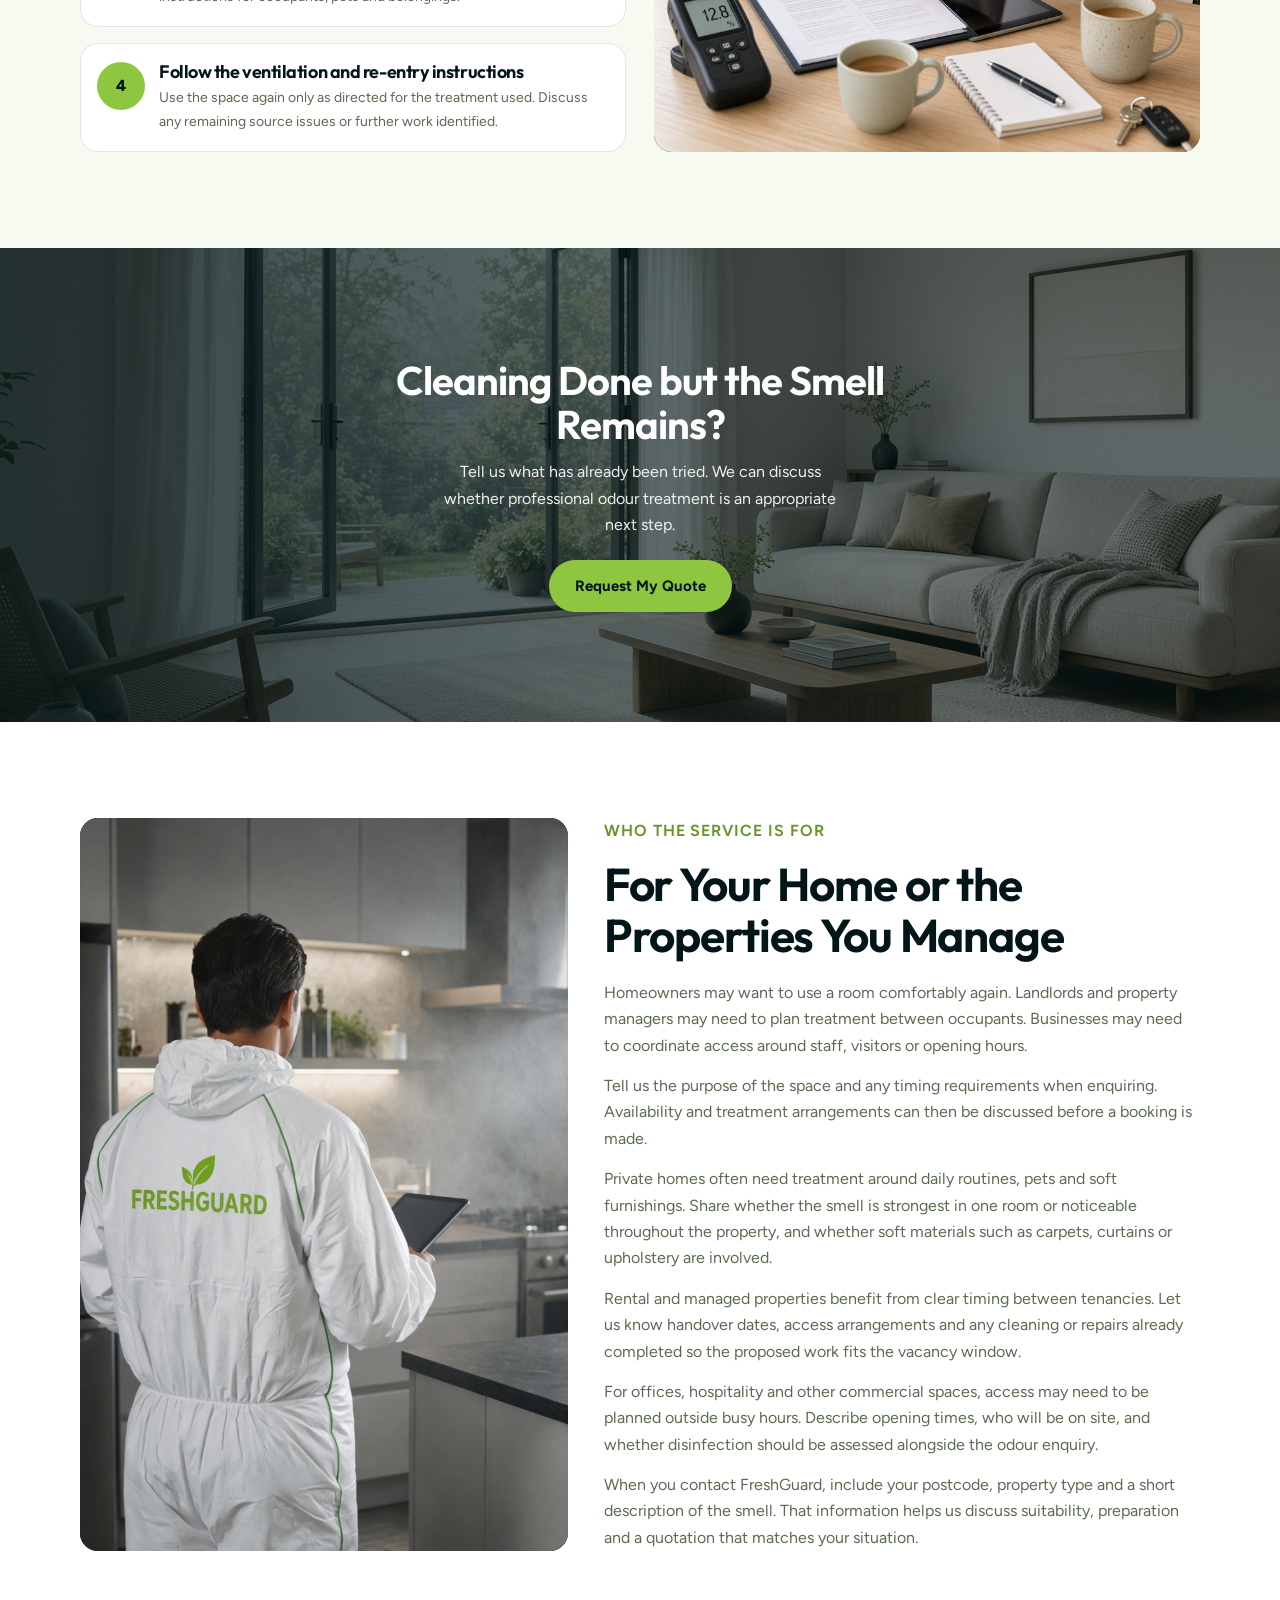
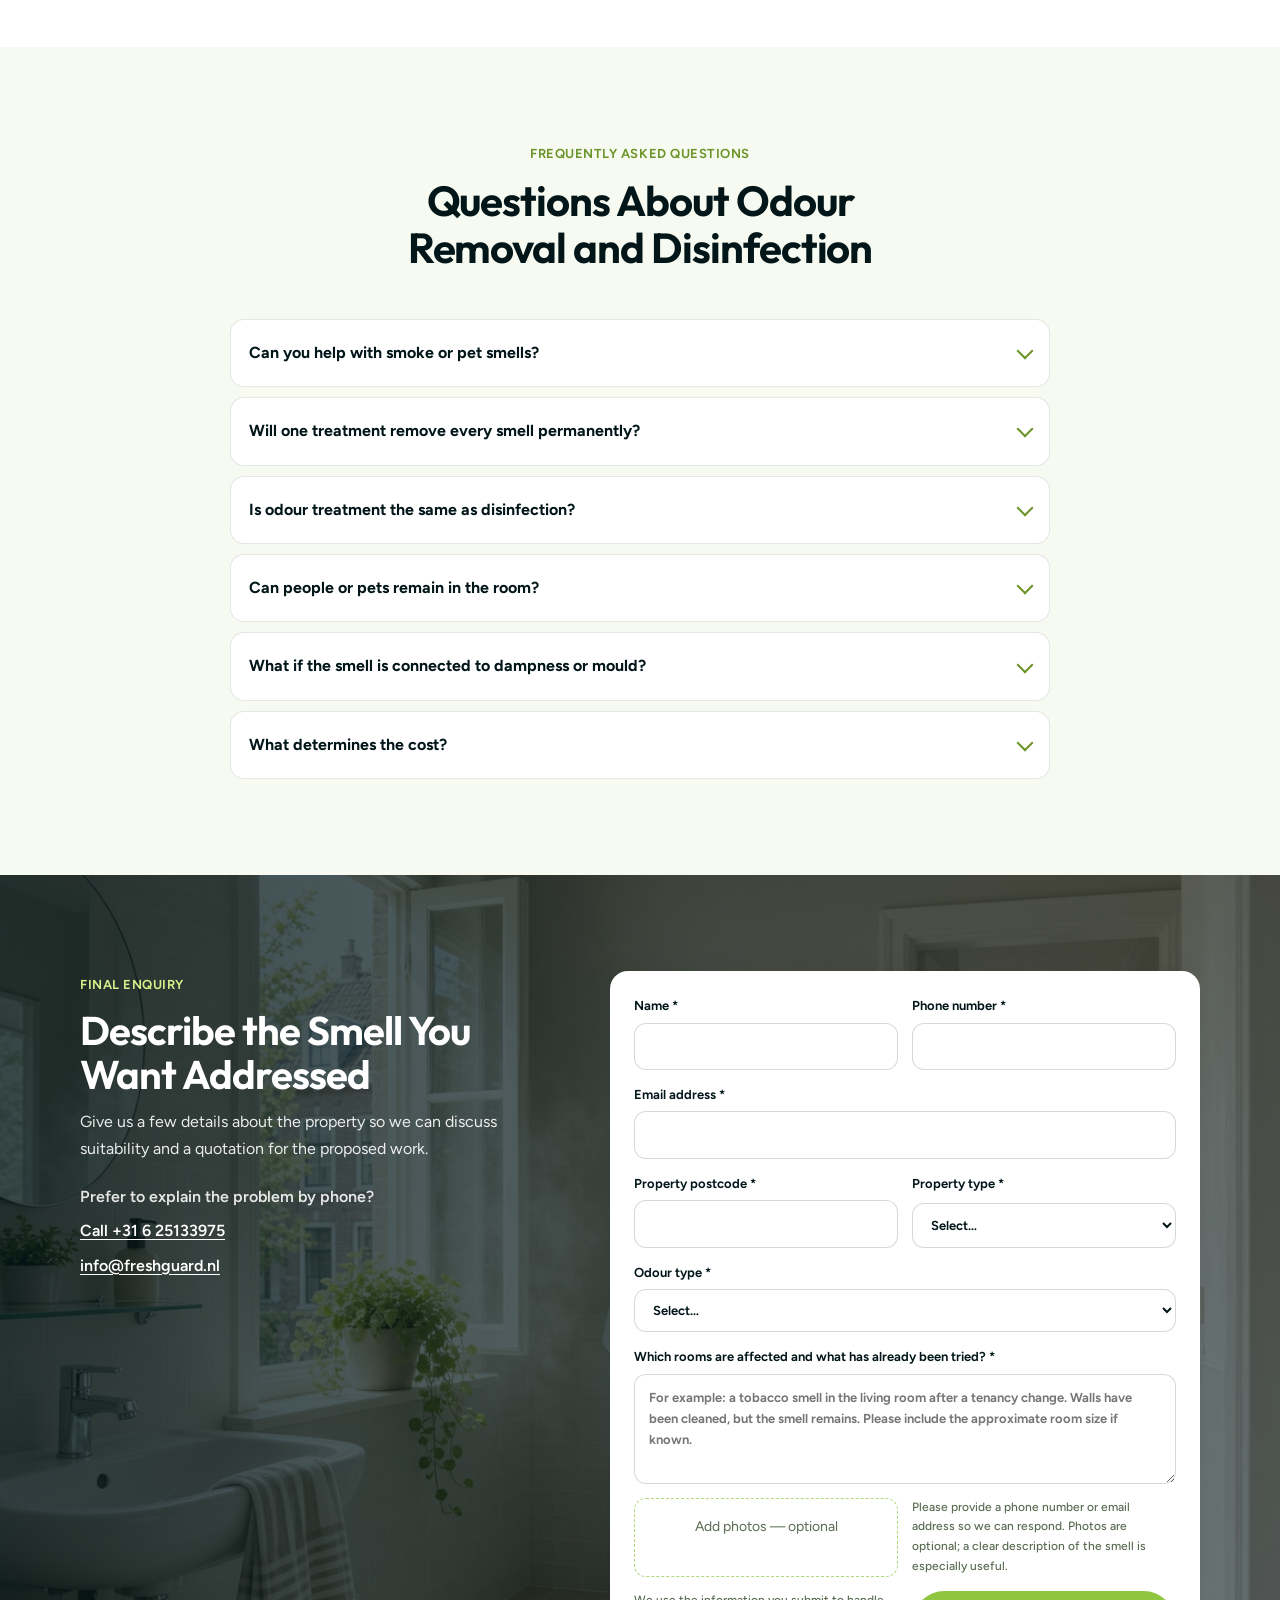
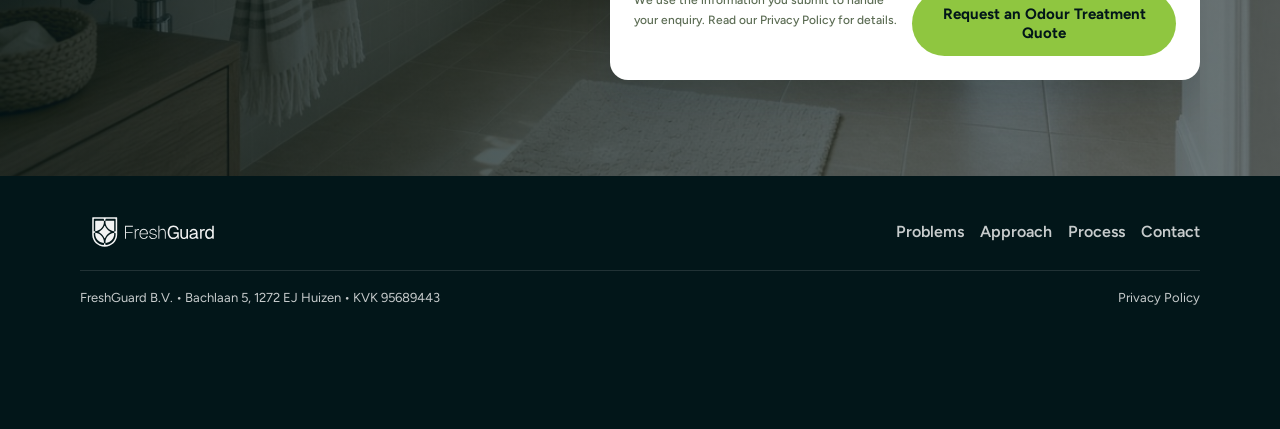
==== commit 8df9ca9f: "Tighten odour hero copy and fix crawlspace BA slider card layout. Co-authored-by: Cursor <cursoragen" ====
--- a/odour-removal/index.html
+++ b/odour-removal/index.html
@@ -1071,8 +1071,8 @@
     <div class="hero-inner">
       <div class="label fx">Professional odour treatment for homes and business premises</div>
       <h1 class="fx" style="--d:1">Professional <span>Odour Removal</span> for Persistent Smells</h1>
-      <p class="fx" style="--d:2">A lingering smell can make a room difficult to use, let or welcome people into. If routine cleaning has not resolved the problem, speak to FreshGuard about professional odour treatment for your property in the Netherlands.</p>
-      <p class="fx" style="--d:3">Describe the smell, the affected rooms and any known cause. We can discuss an appropriate assessment and whether odour treatment, disinfection or another service is relevant.</p>
+      <p class="fx" style="--d:2">A persistent odour can make a home uncomfortable for family and guests. Everyday cleaning often does not fix the underlying cause, whether it is in a crawlspace, basement, bathroom or living area.</p>
+      <p class="fx" style="--d:3">FreshGuard assesses and treats odours for your property. Tell us what it smells like, where it is strongest and any known cause — we will recommend odour treatment, disinfection or further investigation.</p>
       <div class="hero-actions fx" style="--d:4">
         <a class="btn btn-aqua" href="#contact">Request an Odour Treatment Quote</a>
         <a class="btn btn-ghost" href="tel:+31625133975">Call FreshGuard</a>
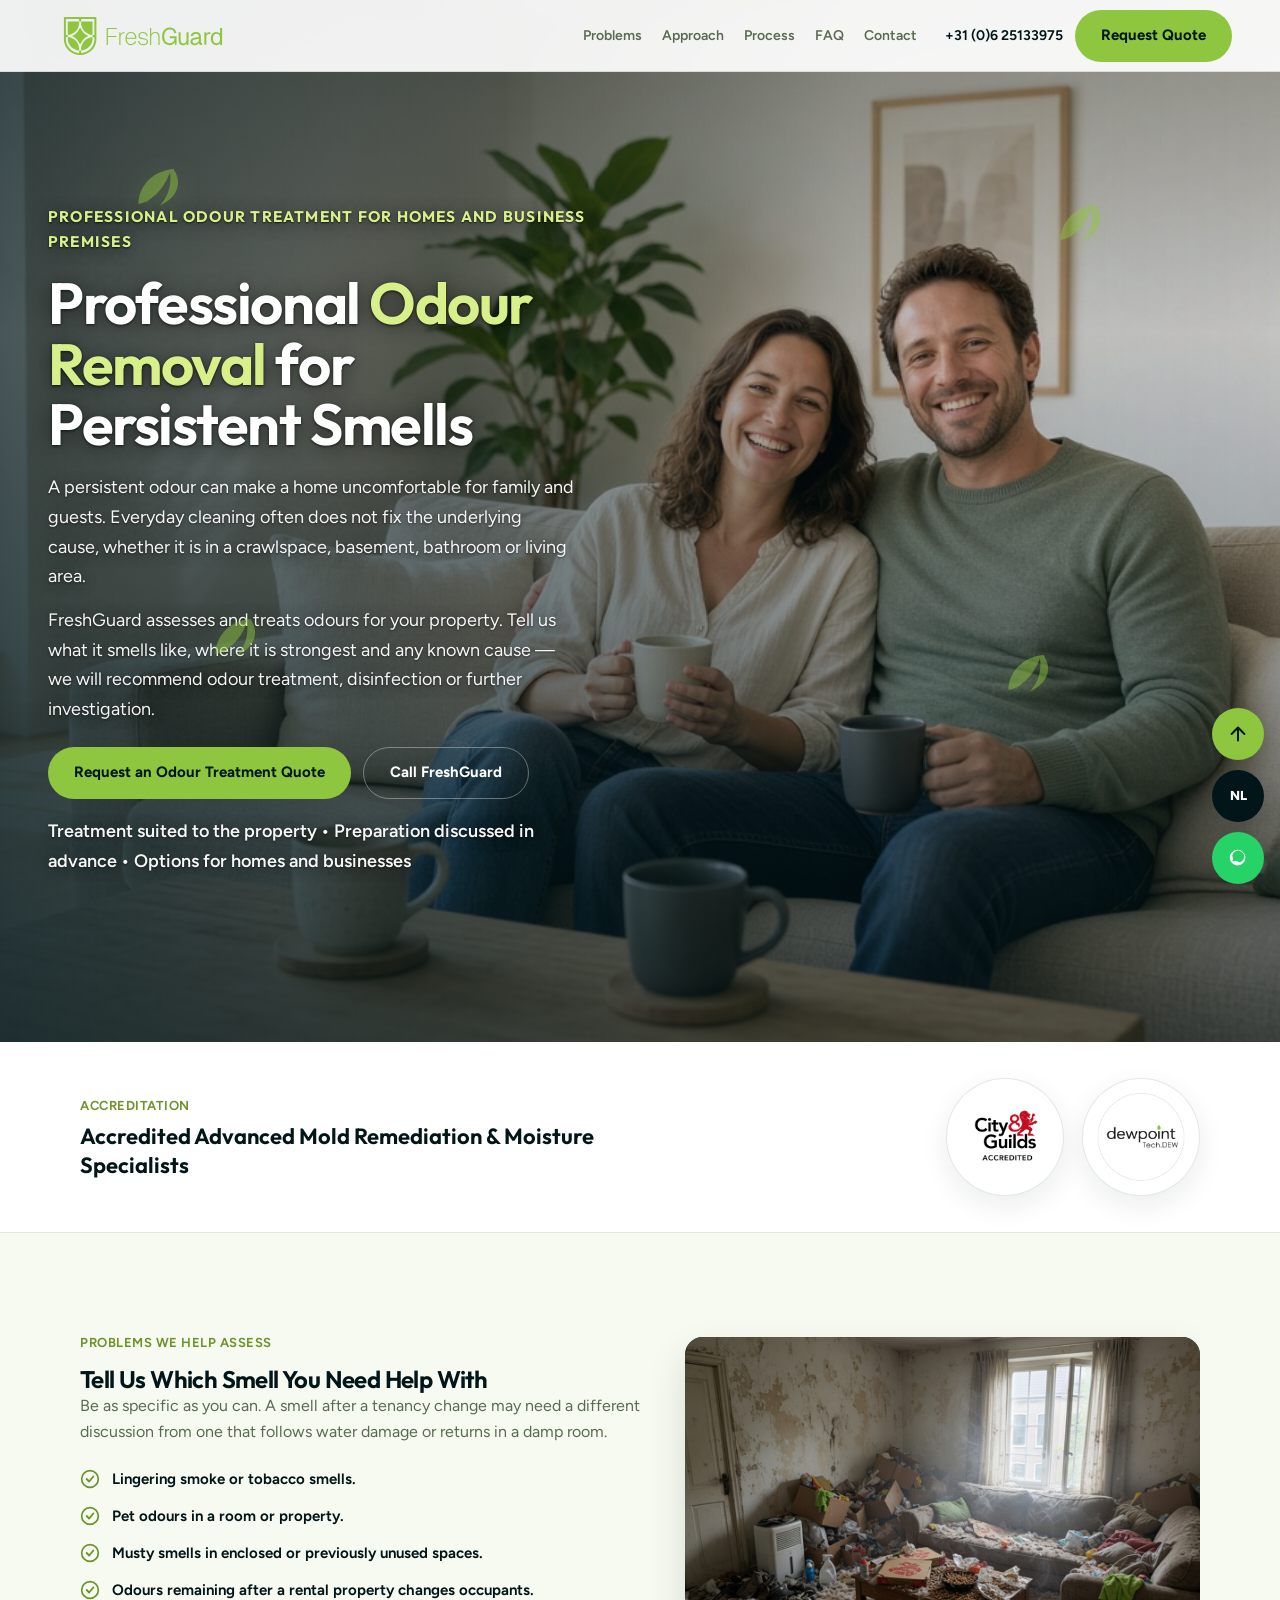
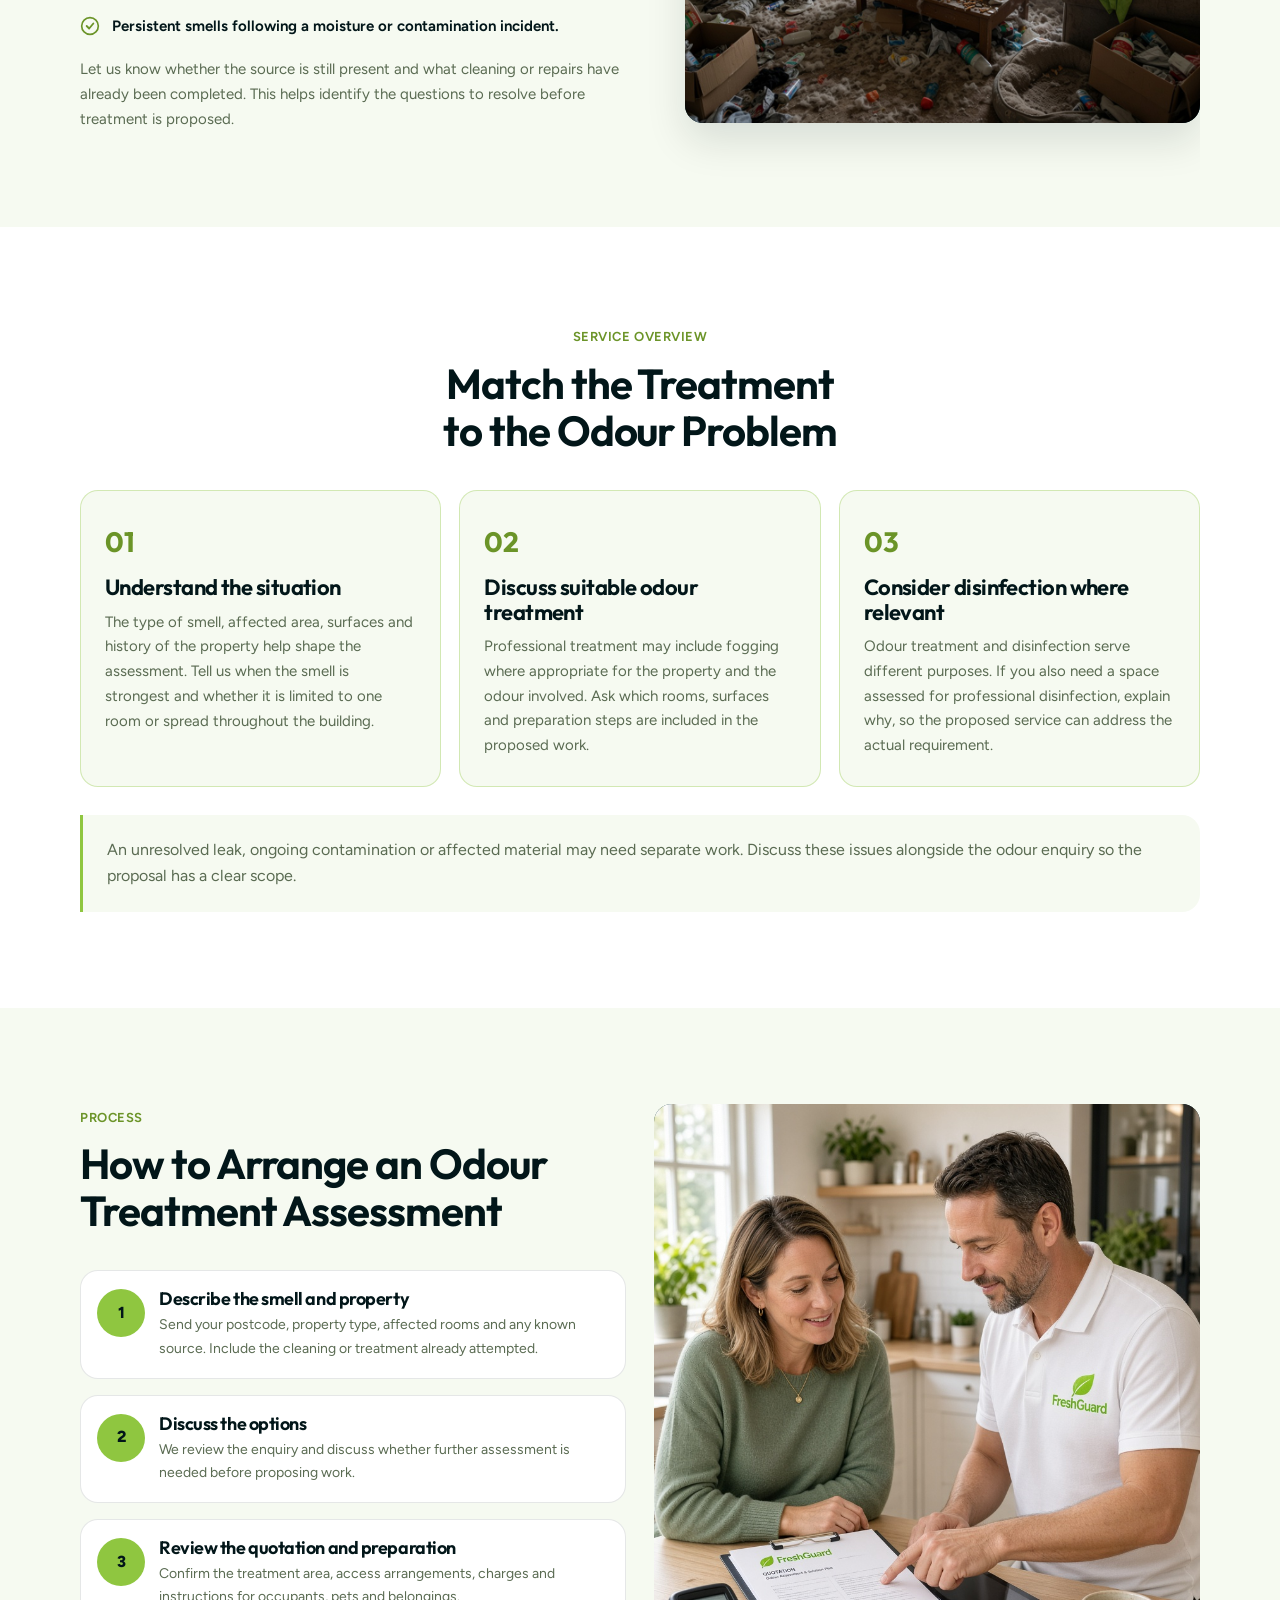
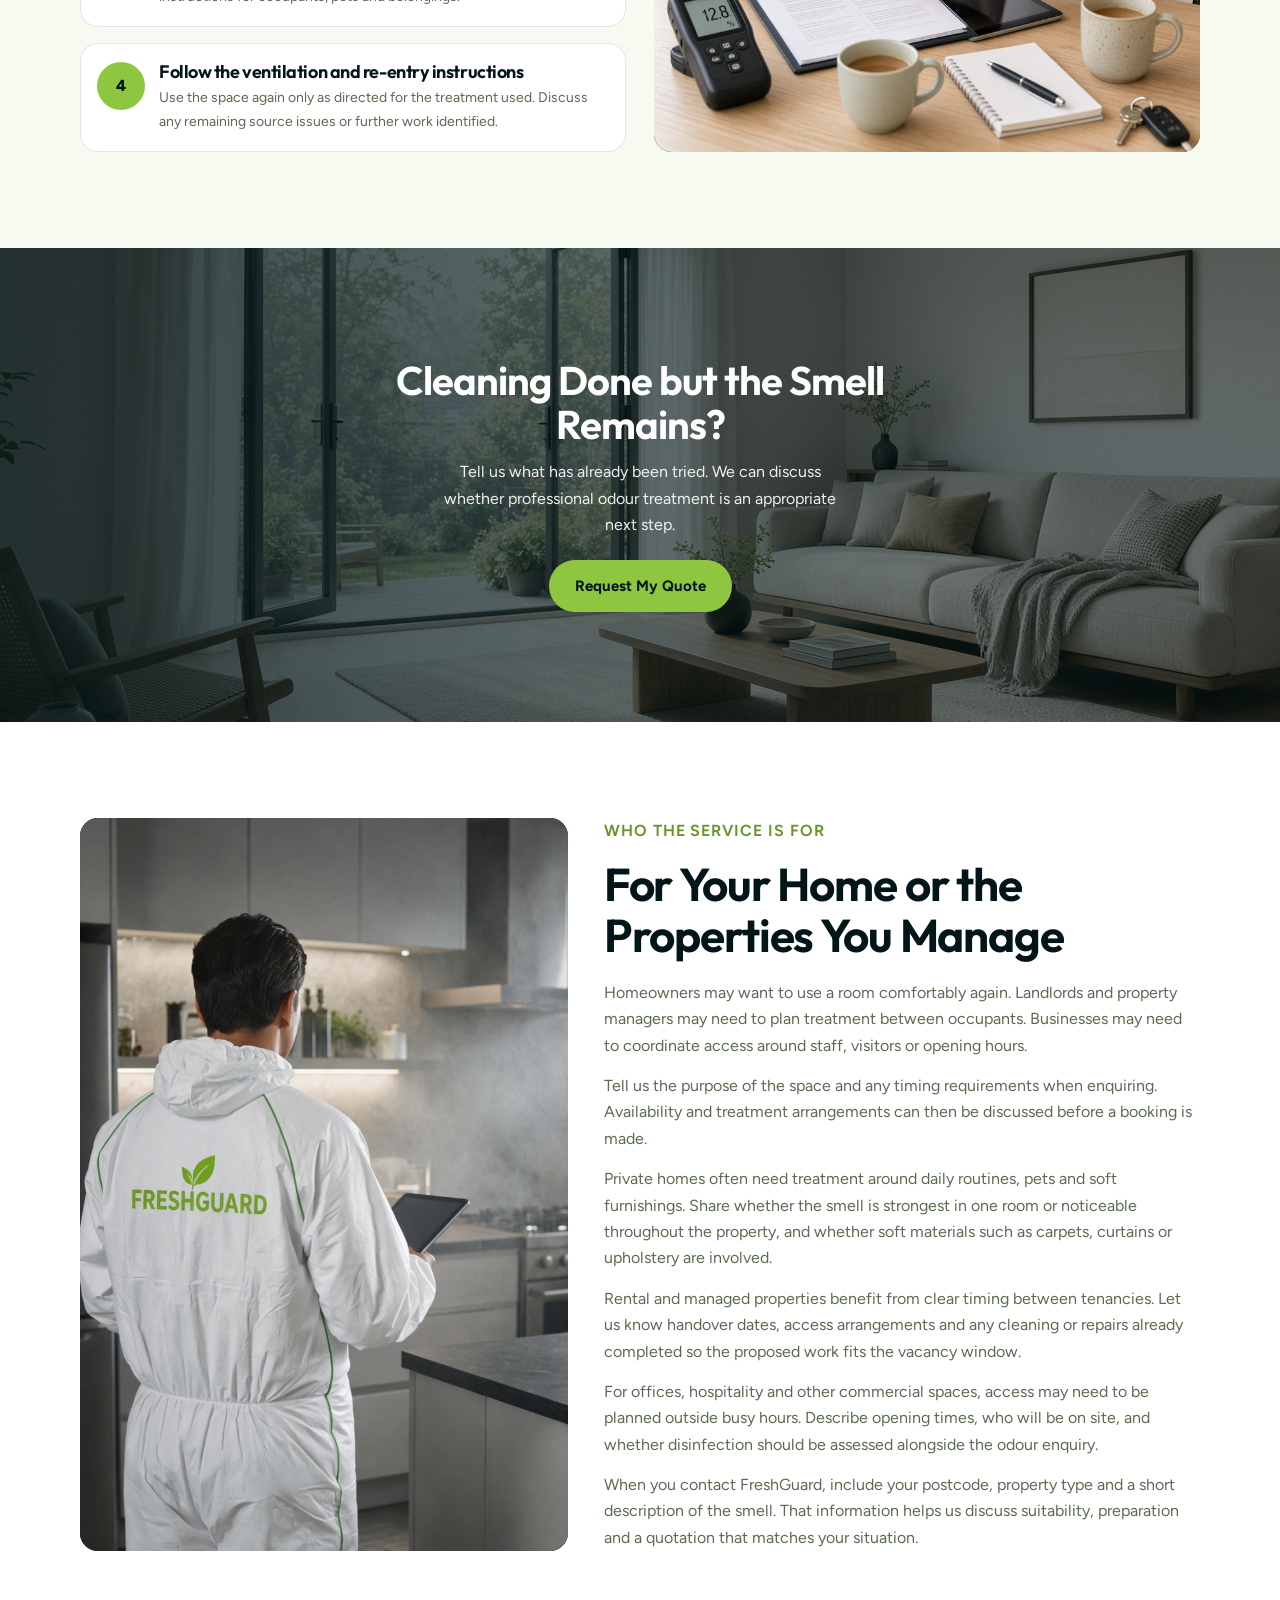
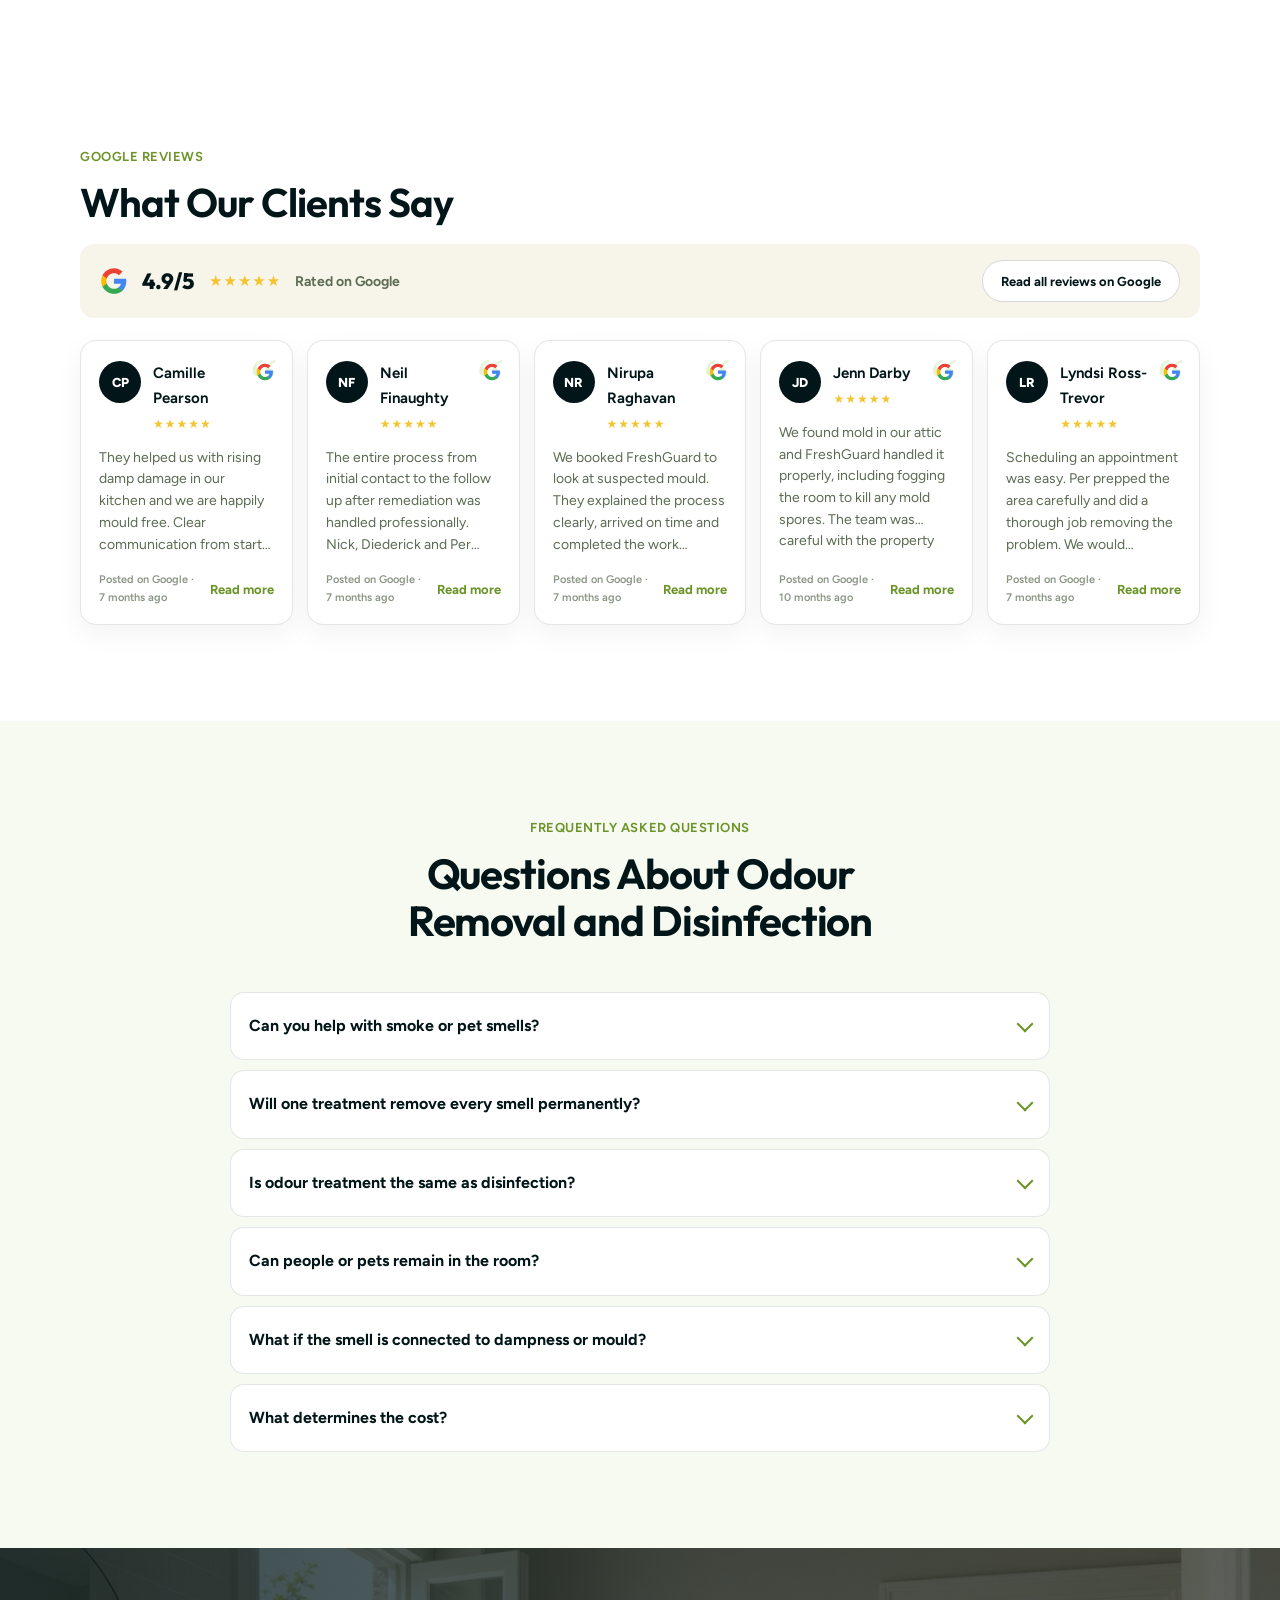
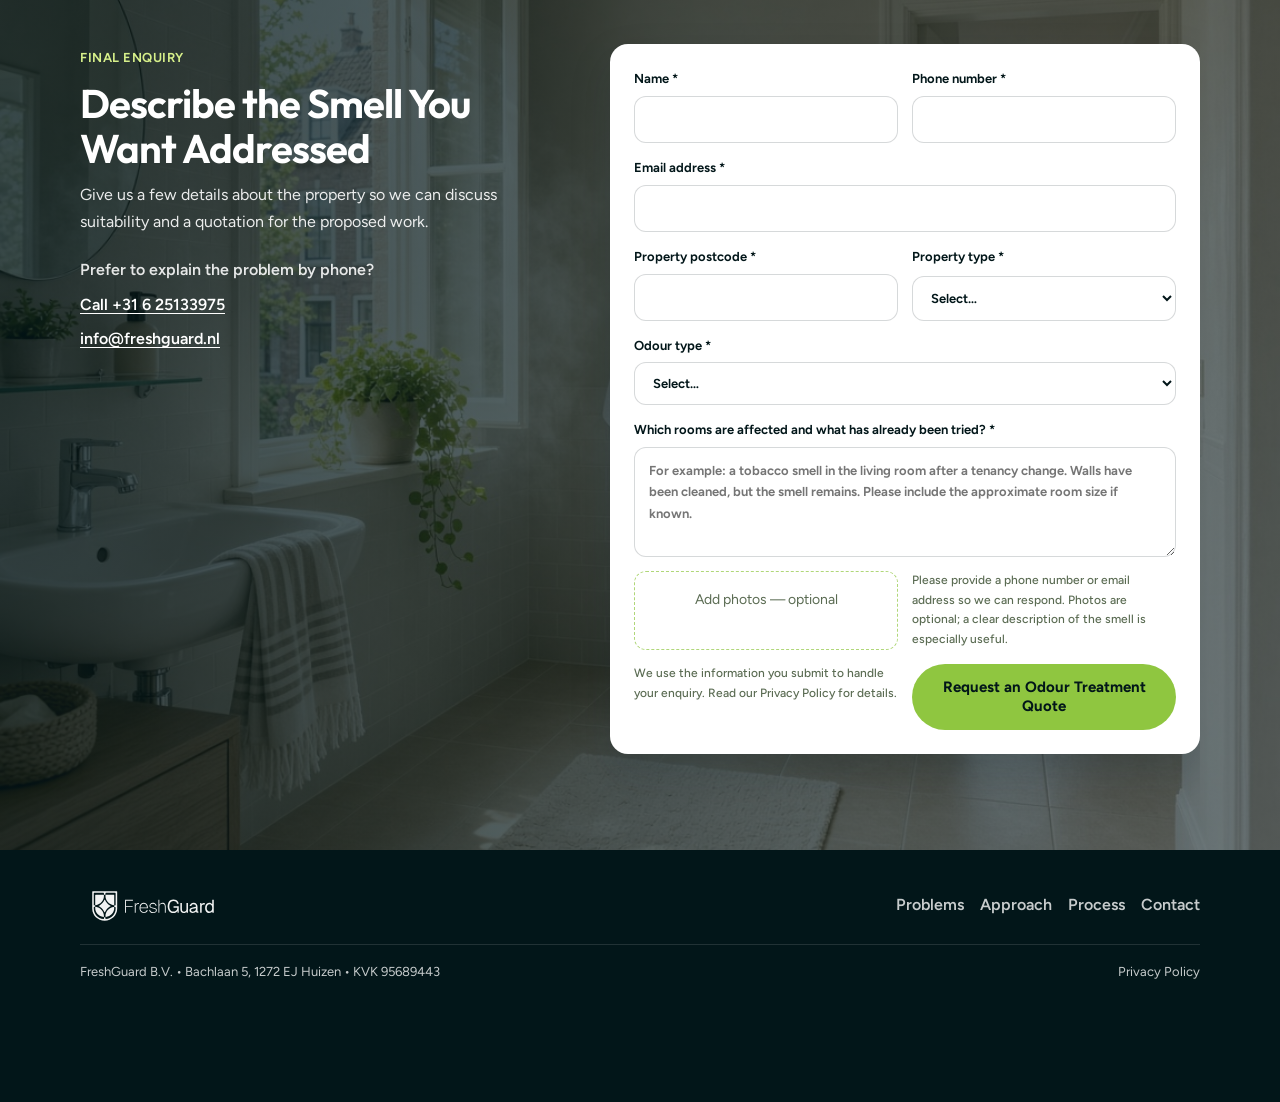
==== commit 92ffe3bd: "Add Google reviews section to the odour removal landing page. Co-authored-by: Cursor <cursoragent@cu" ====
--- a/odour-removal/index.html
+++ b/odour-removal/index.html
@@ -421,6 +421,172 @@
     .audience-copy p { margin-bottom: 14px; font-size: 16px; }
     .audience-copy p:last-of-type { margin-bottom: 0; }
 
+    /* Google reviews */
+    .reviews { background: #fff; }
+    .reviews .section-head {
+      text-align: left;
+      max-width: none;
+      margin-bottom: 20px;
+    }
+    .reviews .section-head h2 .line { display: inline; white-space: normal; }
+    .reviews .section-head h2 {
+      font-size: clamp(28px, 4vw, 40px);
+    }
+    .reviews-summary {
+      display: flex;
+      flex-wrap: wrap;
+      align-items: center;
+      justify-content: space-between;
+      gap: 14px 20px;
+      padding: 16px 20px;
+      background: #f7f4ea;
+      border-radius: 14px;
+      margin-bottom: 22px;
+    }
+    .reviews-summary-left {
+      display: flex;
+      flex-wrap: wrap;
+      align-items: center;
+      gap: 10px 14px;
+    }
+    .reviews-summary .g-mark { width: 28px; height: 28px; flex: 0 0 auto; }
+    .reviews-score {
+      font-family: var(--display);
+      font-size: 22px;
+      font-weight: 800;
+      color: var(--ink);
+    }
+    .reviews-stars {
+      color: #f4c430;
+      letter-spacing: 1px;
+      font-size: 15px;
+    }
+    .reviews-rated {
+      font-size: 14px;
+      font-weight: 650;
+      color: var(--muted);
+    }
+    .reviews-all {
+      display: inline-flex;
+      align-items: center;
+      min-height: 42px;
+      padding: 0 18px;
+      border-radius: 999px;
+      border: 1.5px solid var(--line-strong);
+      background: #fff;
+      font-size: 13px;
+      font-weight: 700;
+      color: var(--ink);
+      transition: border-color .2s, background .2s, transform .2s var(--ease);
+    }
+    .reviews-all:hover {
+      border-color: var(--aqua);
+      background: var(--fog);
+      transform: translateY(-1px);
+    }
+    .reviews-track {
+      display: grid;
+      grid-template-columns: repeat(5, minmax(0, 1fr));
+      gap: 14px;
+    }
+    .review-card {
+      position: relative;
+      display: flex;
+      flex-direction: column;
+      gap: 12px;
+      padding: 20px 18px 16px;
+      background: #fff;
+      border: 1px solid var(--line);
+      border-radius: 16px;
+      box-shadow: 0 10px 28px rgba(2, 22, 25, 0.05);
+      min-height: 100%;
+      overflow: hidden;
+    }
+    .review-card::before {
+      content: "“";
+      position: absolute;
+      top: 8px;
+      right: 14px;
+      font-family: Georgia, serif;
+      font-size: 64px;
+      line-height: 1;
+      color: rgba(143, 198, 64, 0.22);
+      pointer-events: none;
+    }
+    .review-top {
+      display: flex;
+      align-items: flex-start;
+      gap: 12px;
+      position: relative;
+      z-index: 1;
+    }
+    .review-avatar {
+      width: 42px;
+      height: 42px;
+      border-radius: 50%;
+      background: var(--ink);
+      color: #fff;
+      display: grid;
+      place-items: center;
+      font-size: 13px;
+      font-weight: 800;
+      flex: 0 0 auto;
+    }
+    .review-who { flex: 1; min-width: 0; }
+    .review-who strong {
+      display: block;
+      font-size: 15px;
+      color: var(--ink);
+      margin-bottom: 4px;
+    }
+    .review-who .stars {
+      color: #f4c430;
+      font-size: 12px;
+      letter-spacing: 1px;
+    }
+    .review-g {
+      width: 18px;
+      height: 18px;
+      flex: 0 0 auto;
+      margin-top: 2px;
+    }
+    .review-body {
+      font-size: 14px;
+      line-height: 1.55;
+      color: var(--muted);
+      flex: 1;
+    }
+    .review-body.is-clamped {
+      display: -webkit-box;
+      -webkit-box-orient: vertical;
+      -webkit-line-clamp: 5;
+      overflow: hidden;
+    }
+    .review-foot {
+      display: flex;
+      align-items: center;
+      justify-content: space-between;
+      gap: 10px;
+      margin-top: auto;
+      padding-top: 4px;
+    }
+    .review-meta {
+      font-size: 11px;
+      color: #8a9684;
+      font-weight: 600;
+    }
+    .review-more {
+      border: 0;
+      background: none;
+      padding: 0;
+      font-size: 13px;
+      font-weight: 700;
+      color: var(--aqua-strong);
+      cursor: pointer;
+      white-space: nowrap;
+    }
+    .review-more:hover { color: var(--ink); }
+
     .faq { background: var(--fog); }
     .faq .section-head {
       display: flex;
@@ -752,6 +918,18 @@
       .audience-grid { gap: 28px; }
       .card-grid { gap: 14px; }
       .info-card { padding: 22px 18px; }
+      .reviews-track {
+        display: flex;
+        overflow-x: auto;
+        gap: 14px;
+        scroll-snap-type: x mandatory;
+        -webkit-overflow-scrolling: touch;
+        padding-bottom: 4px;
+      }
+      .review-card {
+        flex: 0 0 260px;
+        scroll-snap-align: start;
+      }
     }
 
     /* Tablet */
@@ -796,6 +974,20 @@
       .audience-grid,
       .contact-grid,
       .card-grid { grid-template-columns: 1fr; gap: 22px; }
+      .reviews-track {
+        display: flex;
+        overflow-x: auto;
+        gap: 14px;
+        scroll-snap-type: x mandatory;
+        -webkit-overflow-scrolling: touch;
+        padding-bottom: 6px;
+        scrollbar-width: thin;
+      }
+      .review-card {
+        flex: 0 0 min(300px, 82vw);
+        scroll-snap-align: start;
+        min-height: 0;
+      }
 
       .problem-media {
         order: -1;
@@ -940,6 +1132,11 @@
       }
       .accredit-badge { width: 88px; height: 88px; padding: 10px; }
 
+      .reviews-summary {
+        flex-direction: column;
+        align-items: flex-start;
+      }
+      .reviews-all { width: 100%; justify-content: center; }
       .section-head,
       .problems .shell > *:not(.problem-grid),
       .audience-copy { text-align: center; }
@@ -1215,6 +1412,101 @@
         <p class="fx" style="--d:5">Rental and managed properties benefit from clear timing between tenancies. Let us know handover dates, access arrangements and any cleaning or repairs already completed so the proposed work fits the vacancy window.</p>
         <p class="fx" style="--d:6">For offices, hospitality and other commercial spaces, access may need to be planned outside busy hours. Describe opening times, who will be on site, and whether disinfection should be assessed alongside the odour enquiry.</p>
         <p class="fx" style="--d:7">When you contact FreshGuard, include your postcode, property type and a short description of the smell. That information helps us discuss suitability, preparation and a quotation that matches your situation.</p>
+      </div>
+    </div>
+  </section>
+
+  <section class="reviews" id="reviews">
+    <div class="shell">
+      <div class="section-head">
+        <div class="label fx">Google reviews</div>
+        <h2 class="fx" style="--d:1">What Our Clients Say</h2>
+      </div>
+      <div class="reviews-summary fx" style="--d:1">
+        <div class="reviews-summary-left">
+          <svg class="g-mark" viewBox="0 0 24 24" aria-hidden="true"><path fill="#4285F4" d="M22.56 12.25c0-.78-.07-1.53-.2-2.25H12v4.26h5.92c-.26 1.37-1.04 2.53-2.21 3.31v2.77h3.57c2.08-1.92 3.28-4.74 3.28-8.09z"/><path fill="#34A853" d="M12 23c2.97 0 5.46-.98 7.28-2.66l-3.57-2.77c-.98.66-2.23 1.06-3.71 1.06-2.86 0-5.29-1.93-6.16-4.53H2.18v2.84C3.99 20.53 7.7 23 12 23z"/><path fill="#FBBC05" d="M5.84 14.09c-.22-.66-.35-1.36-.35-2.09s.13-1.43.35-2.09V7.07H2.18C1.43 8.55 1 10.22 1 12s.43 3.45 1.18 4.93l2.85-2.22.81-.62z"/><path fill="#EA4335" d="M12 5.38c1.62 0 3.06.56 4.21 1.64l3.15-3.15C17.45 2.09 14.97 1 12 1 7.7 1 3.99 3.47 2.18 7.07l3.66 2.84c.87-2.6 3.3-4.53 6.16-4.53z"/></svg>
+          <span class="reviews-score">4.9/5</span>
+          <span class="reviews-stars" aria-hidden="true">★★★★★</span>
+          <span class="reviews-rated">Rated on Google</span>
+        </div>
+        <a class="reviews-all" href="https://www.google.com/search?q=FreshGuard+Netherlands+reviews" target="_blank" rel="noopener noreferrer">Read all reviews on Google</a>
+      </div>
+      <div class="reviews-track">
+        <article class="review-card fx">
+          <div class="review-top">
+            <div class="review-avatar" aria-hidden="true">CP</div>
+            <div class="review-who">
+              <strong>Camille Pearson</strong>
+              <div class="stars" aria-label="5 out of 5 stars">★★★★★</div>
+            </div>
+            <svg class="review-g" viewBox="0 0 24 24" aria-hidden="true"><path fill="#4285F4" d="M22.56 12.25c0-.78-.07-1.53-.2-2.25H12v4.26h5.92c-.26 1.37-1.04 2.53-2.21 3.31v2.77h3.57c2.08-1.92 3.28-4.74 3.28-8.09z"/><path fill="#34A853" d="M12 23c2.97 0 5.46-.98 7.28-2.66l-3.57-2.77c-.98.66-2.23 1.06-3.71 1.06-2.86 0-5.29-1.93-6.16-4.53H2.18v2.84C3.99 20.53 7.7 23 12 23z"/><path fill="#FBBC05" d="M5.84 14.09c-.22-.66-.35-1.36-.35-2.09s.13-1.43.35-2.09V7.07H2.18C1.43 8.55 1 10.22 1 12s.43 3.45 1.18 4.93l2.85-2.22.81-.62z"/><path fill="#EA4335" d="M12 5.38c1.62 0 3.06.56 4.21 1.64l3.15-3.15C17.45 2.09 14.97 1 12 1 7.7 1 3.99 3.47 2.18 7.07l3.66 2.84c.87-2.6 3.3-4.53 6.16-4.53z"/></svg>
+          </div>
+          <p class="review-body is-clamped">They helped us with rising damp damage in our kitchen and we are happily mould free. Clear communication from start to finish and a result we could see and feel in the home.</p>
+          <div class="review-foot">
+            <span class="review-meta">Posted on Google · 7 months ago</span>
+            <button type="button" class="review-more" data-more="Read more" data-less="Read less">Read more</button>
+          </div>
+        </article>
+        <article class="review-card fx" style="--d:1">
+          <div class="review-top">
+            <div class="review-avatar" aria-hidden="true">NF</div>
+            <div class="review-who">
+              <strong>Neil Finaughty</strong>
+              <div class="stars" aria-label="5 out of 5 stars">★★★★★</div>
+            </div>
+            <svg class="review-g" viewBox="0 0 24 24" aria-hidden="true"><path fill="#4285F4" d="M22.56 12.25c0-.78-.07-1.53-.2-2.25H12v4.26h5.92c-.26 1.37-1.04 2.53-2.21 3.31v2.77h3.57c2.08-1.92 3.28-4.74 3.28-8.09z"/><path fill="#34A853" d="M12 23c2.97 0 5.46-.98 7.28-2.66l-3.57-2.77c-.98.66-2.23 1.06-3.71 1.06-2.86 0-5.29-1.93-6.16-4.53H2.18v2.84C3.99 20.53 7.7 23 12 23z"/><path fill="#FBBC05" d="M5.84 14.09c-.22-.66-.35-1.36-.35-2.09s.13-1.43.35-2.09V7.07H2.18C1.43 8.55 1 10.22 1 12s.43 3.45 1.18 4.93l2.85-2.22.81-.62z"/><path fill="#EA4335" d="M12 5.38c1.62 0 3.06.56 4.21 1.64l3.15-3.15C17.45 2.09 14.97 1 12 1 7.7 1 3.99 3.47 2.18 7.07l3.66 2.84c.87-2.6 3.3-4.53 6.16-4.53z"/></svg>
+          </div>
+          <p class="review-body is-clamped">The entire process from initial contact to the follow up after remediation was handled professionally. Nick, Diederick and Per were clear, careful and thorough — exactly what you want when you are dealing with a moisture problem at home.</p>
+          <div class="review-foot">
+            <span class="review-meta">Posted on Google · 7 months ago</span>
+            <button type="button" class="review-more" data-more="Read more" data-less="Read less">Read more</button>
+          </div>
+        </article>
+        <article class="review-card fx" style="--d:2">
+          <div class="review-top">
+            <div class="review-avatar" aria-hidden="true">NR</div>
+            <div class="review-who">
+              <strong>Nirupa Raghavan</strong>
+              <div class="stars" aria-label="5 out of 5 stars">★★★★★</div>
+            </div>
+            <svg class="review-g" viewBox="0 0 24 24" aria-hidden="true"><path fill="#4285F4" d="M22.56 12.25c0-.78-.07-1.53-.2-2.25H12v4.26h5.92c-.26 1.37-1.04 2.53-2.21 3.31v2.77h3.57c2.08-1.92 3.28-4.74 3.28-8.09z"/><path fill="#34A853" d="M12 23c2.97 0 5.46-.98 7.28-2.66l-3.57-2.77c-.98.66-2.23 1.06-3.71 1.06-2.86 0-5.29-1.93-6.16-4.53H2.18v2.84C3.99 20.53 7.7 23 12 23z"/><path fill="#FBBC05" d="M5.84 14.09c-.22-.66-.35-1.36-.35-2.09s.13-1.43.35-2.09V7.07H2.18C1.43 8.55 1 10.22 1 12s.43 3.45 1.18 4.93l2.85-2.22.81-.62z"/><path fill="#EA4335" d="M12 5.38c1.62 0 3.06.56 4.21 1.64l3.15-3.15C17.45 2.09 14.97 1 12 1 7.7 1 3.99 3.47 2.18 7.07l3.66 2.84c.87-2.6 3.3-4.53 6.16-4.53z"/></svg>
+          </div>
+          <p class="review-body is-clamped">We booked FreshGuard to look at suspected mould. They explained the process clearly, arrived on time and completed the work quickly. Very professional and reassuring throughout.</p>
+          <div class="review-foot">
+            <span class="review-meta">Posted on Google · 7 months ago</span>
+            <button type="button" class="review-more" data-more="Read more" data-less="Read less">Read more</button>
+          </div>
+        </article>
+        <article class="review-card fx" style="--d:3">
+          <div class="review-top">
+            <div class="review-avatar" aria-hidden="true">JD</div>
+            <div class="review-who">
+              <strong>Jenn Darby</strong>
+              <div class="stars" aria-label="5 out of 5 stars">★★★★★</div>
+            </div>
+            <svg class="review-g" viewBox="0 0 24 24" aria-hidden="true"><path fill="#4285F4" d="M22.56 12.25c0-.78-.07-1.53-.2-2.25H12v4.26h5.92c-.26 1.37-1.04 2.53-2.21 3.31v2.77h3.57c2.08-1.92 3.28-4.74 3.28-8.09z"/><path fill="#34A853" d="M12 23c2.97 0 5.46-.98 7.28-2.66l-3.57-2.77c-.98.66-2.23 1.06-3.71 1.06-2.86 0-5.29-1.93-6.16-4.53H2.18v2.84C3.99 20.53 7.7 23 12 23z"/><path fill="#FBBC05" d="M5.84 14.09c-.22-.66-.35-1.36-.35-2.09s.13-1.43.35-2.09V7.07H2.18C1.43 8.55 1 10.22 1 12s.43 3.45 1.18 4.93l2.85-2.22.81-.62z"/><path fill="#EA4335" d="M12 5.38c1.62 0 3.06.56 4.21 1.64l3.15-3.15C17.45 2.09 14.97 1 12 1 7.7 1 3.99 3.47 2.18 7.07l3.66 2.84c.87-2.6 3.3-4.53 6.16-4.53z"/></svg>
+          </div>
+          <p class="review-body is-clamped">We found mold in our attic and FreshGuard handled it properly, including fogging the room to kill any mold spores. The team was careful with the property and explained every step.</p>
+          <div class="review-foot">
+            <span class="review-meta">Posted on Google · 10 months ago</span>
+            <button type="button" class="review-more" data-more="Read more" data-less="Read less">Read more</button>
+          </div>
+        </article>
+        <article class="review-card fx" style="--d:4">
+          <div class="review-top">
+            <div class="review-avatar" aria-hidden="true">LR</div>
+            <div class="review-who">
+              <strong>Lyndsi Ross-Trevor</strong>
+              <div class="stars" aria-label="5 out of 5 stars">★★★★★</div>
+            </div>
+            <svg class="review-g" viewBox="0 0 24 24" aria-hidden="true"><path fill="#4285F4" d="M22.56 12.25c0-.78-.07-1.53-.2-2.25H12v4.26h5.92c-.26 1.37-1.04 2.53-2.21 3.31v2.77h3.57c2.08-1.92 3.28-4.74 3.28-8.09z"/><path fill="#34A853" d="M12 23c2.97 0 5.46-.98 7.28-2.66l-3.57-2.77c-.98.66-2.23 1.06-3.71 1.06-2.86 0-5.29-1.93-6.16-4.53H2.18v2.84C3.99 20.53 7.7 23 12 23z"/><path fill="#FBBC05" d="M5.84 14.09c-.22-.66-.35-1.36-.35-2.09s.13-1.43.35-2.09V7.07H2.18C1.43 8.55 1 10.22 1 12s.43 3.45 1.18 4.93l2.85-2.22.81-.62z"/><path fill="#EA4335" d="M12 5.38c1.62 0 3.06.56 4.21 1.64l3.15-3.15C17.45 2.09 14.97 1 12 1 7.7 1 3.99 3.47 2.18 7.07l3.66 2.84c.87-2.6 3.3-4.53 6.16-4.53z"/></svg>
+          </div>
+          <p class="review-body is-clamped">Scheduling an appointment was easy. Per prepped the area carefully and did a thorough job removing the problem. We would recommend FreshGuard to anyone needing specialist help.</p>
+          <div class="review-foot">
+            <span class="review-meta">Posted on Google · 7 months ago</span>
+            <button type="button" class="review-more" data-more="Read more" data-less="Read less">Read more</button>
+          </div>
+        </article>
       </div>
     </div>
   </section>
@@ -1398,6 +1690,21 @@
         });
       }
 
+      document.querySelectorAll('.review-more').forEach(function (btn) {
+        btn.addEventListener('click', function () {
+          var card = btn.closest('.review-card');
+          var body = card && card.querySelector('.review-body');
+          if (!body) return;
+          var expanded = body.classList.contains('is-clamped');
+          body.classList.toggle('is-clamped');
+          if (expanded) {
+            btn.textContent = btn.getAttribute('data-less') || 'Read less';
+          } else {
+            btn.textContent = btn.getAttribute('data-more') || 'Read more';
+          }
+        });
+      });
+
       var reduce = window.matchMedia('(prefers-reduced-motion: reduce)').matches;
 
       function mark(el, cls, d) {
@@ -1439,6 +1746,10 @@
 
         mark(document.querySelector('.audience-media'), 'fx-left', 0);
         stagger(document.querySelector('.audience-copy'), ':scope > *', 'fx-right', 1);
+
+        stagger(document.querySelector('.reviews .section-head'), ':scope > *', 'fx-up', 0);
+        mark(document.querySelector('.reviews-summary'), 'fx-up', 1);
+        stagger(document.querySelector('.reviews-track'), '.review-card', 'fx-scale', 1);
 
         stagger(document.querySelector('.faq .section-head'), ':scope > *', 'fx-up', 0);
         stagger(document.querySelector('.faq-list'), '.faq-item', 'fx-scale', 1);
